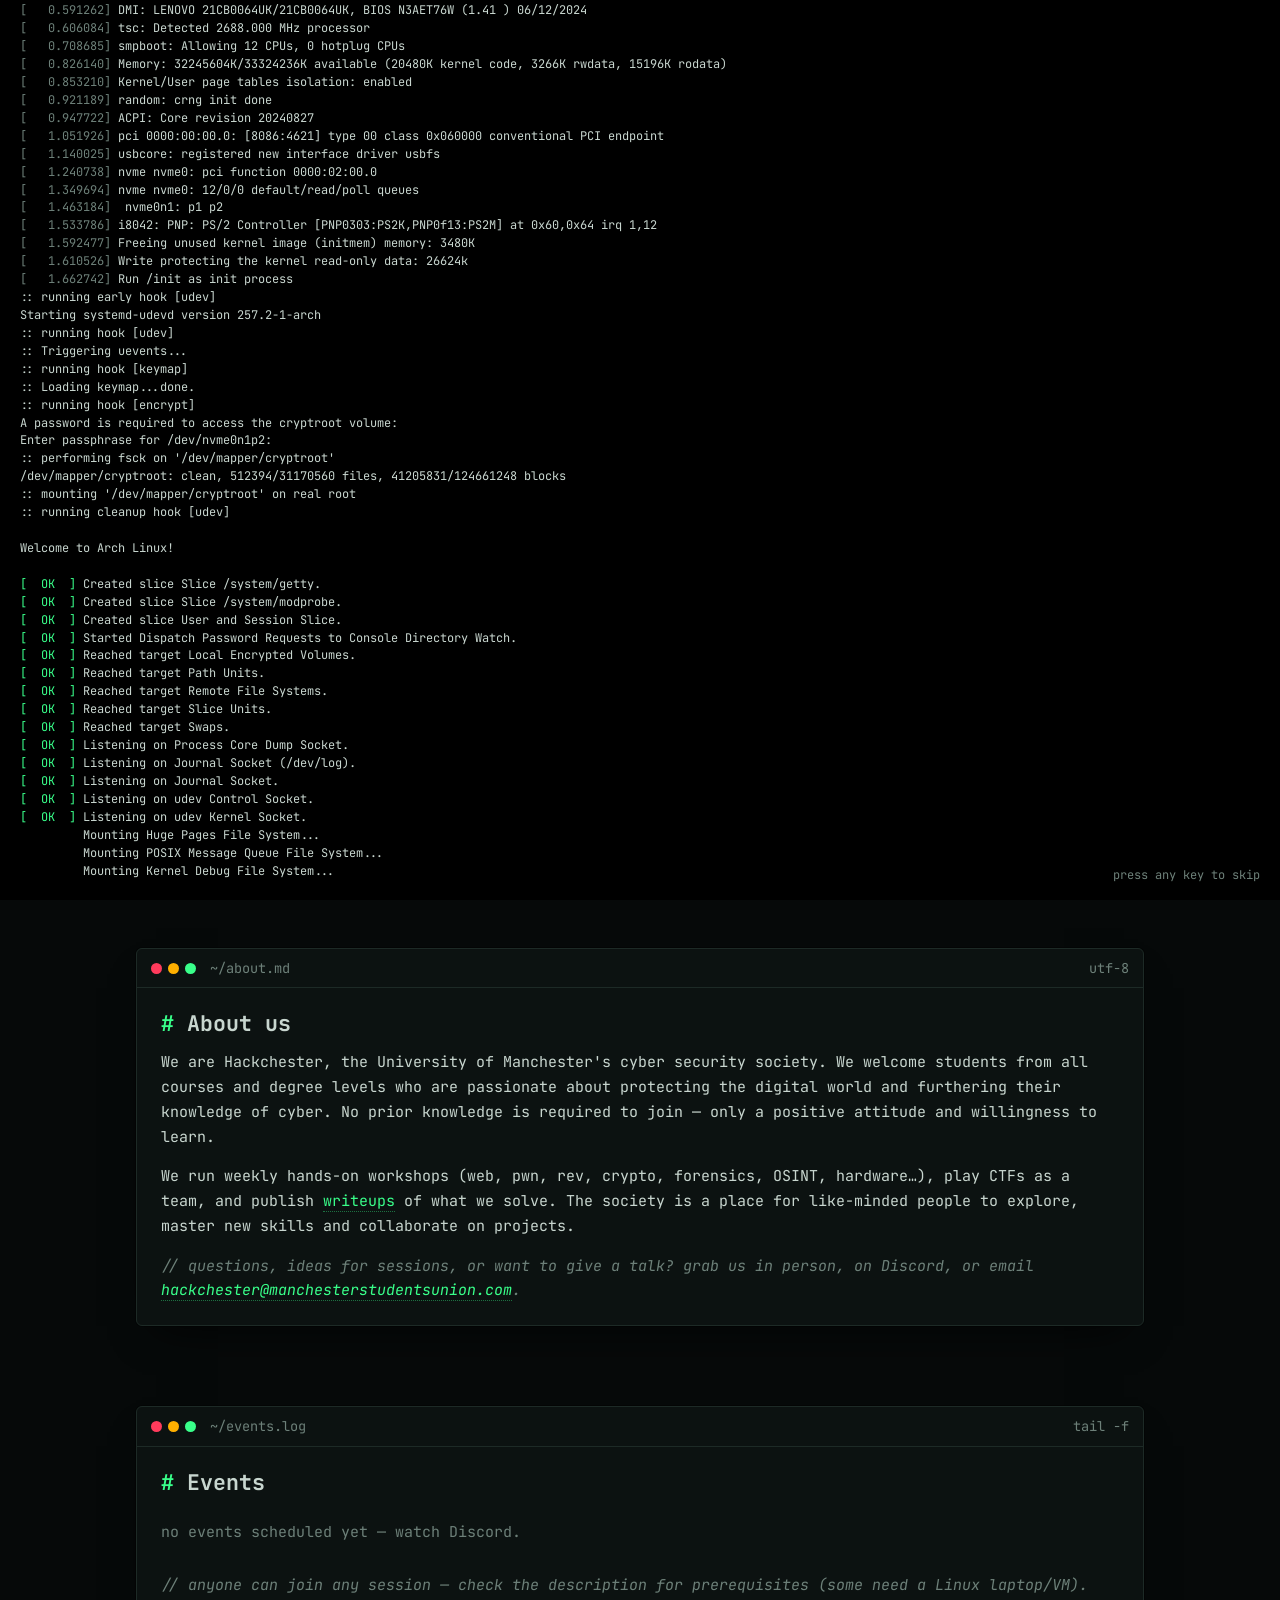
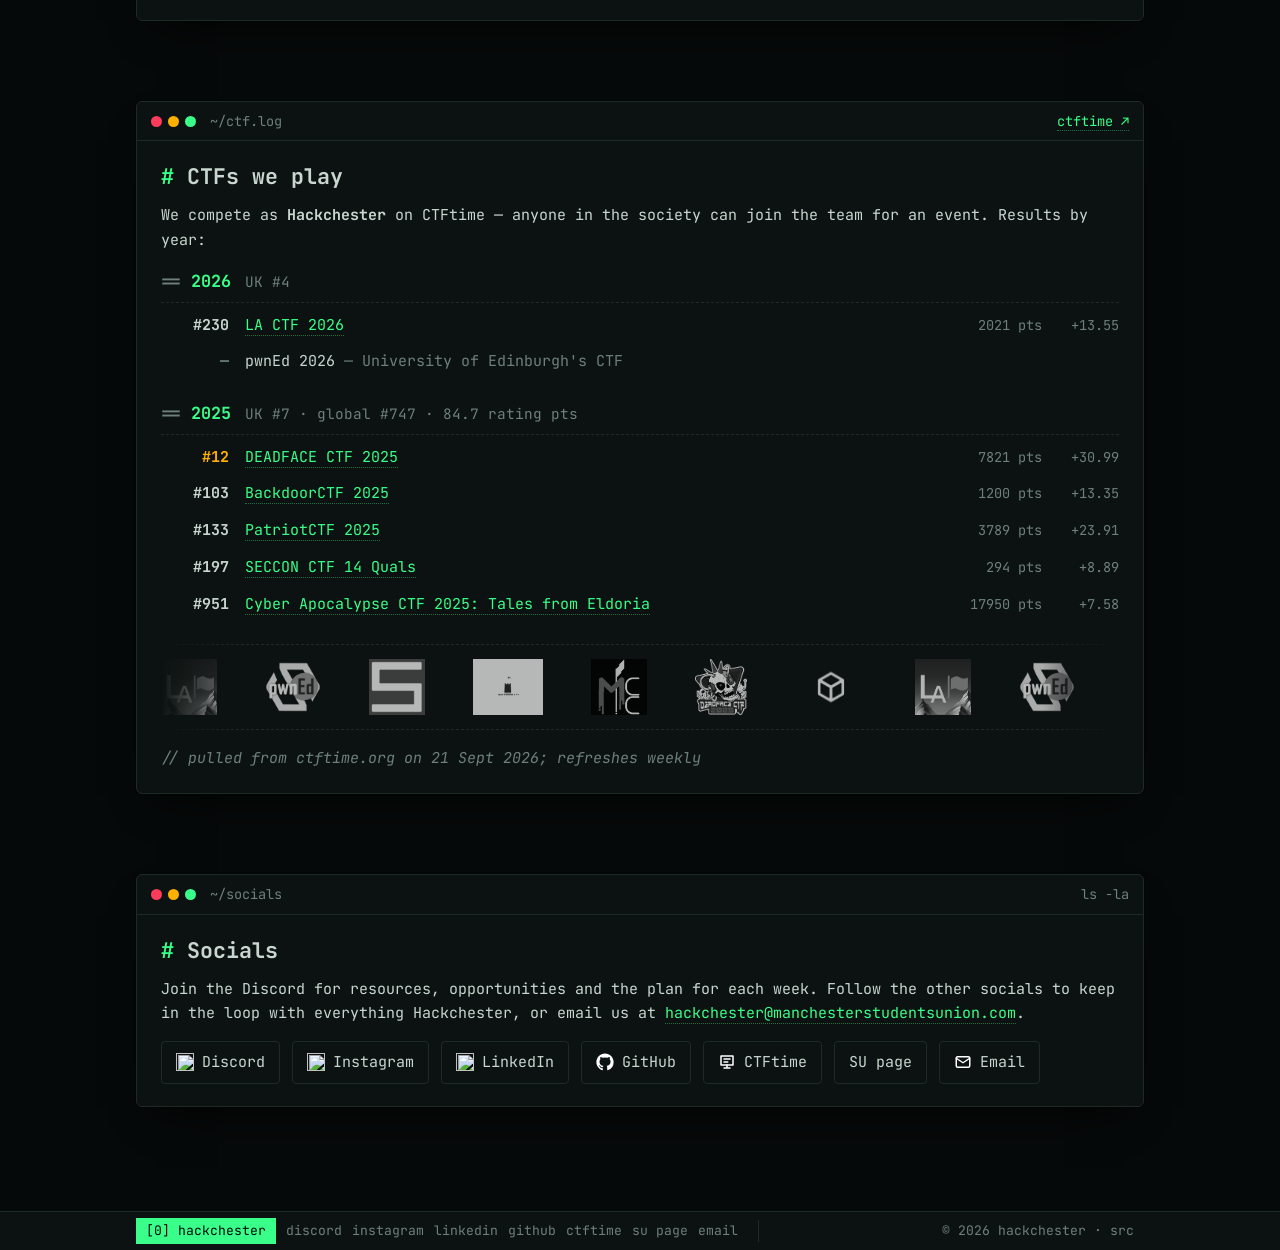
==== index.html @ c1dca244 "Create su anchor tag" ====
<!DOCTYPE html>
<html lang="en">
<head>
  <meta charset="UTF-8">
  <meta name="viewport" content="width=device-width, initial-scale=1.0">
  <title>Hackchester — Cyber Security Society, University of Manchester</title>
  <meta name="description" content="Hackchester is the University of Manchester's cyber security society. Weekly workshops, CTFs, writeups and a community of hackers of all levels.">
  <meta name="theme-color" content="#060909">
  <meta property="og:title" content="Hackchester">
  <meta property="og:description" content="Cyber Security Society @ University of Manchester. Weekly workshops, CTFs and writeups.">
  <meta property="og:image" content="https://hackchester.net/assets/img/og.png">
  <meta property="og:url" content="https://hackchester.net/">
  <meta name="twitter:card" content="summary_large_image">
  <link rel="icon" href="assets/img/favicon.svg" type="image/svg+xml">
  <link rel="stylesheet" href="assets/css/theme.css">
  <link rel="stylesheet" href="assets/css/site.css">
</head>
<body>
<a class="skip-link" href="#main">skip to content</a>

<!-- Boot splash: plays once per session, any key/click skips it (assets/js/boot.js) -->
<div class="boot" id="boot" hidden>
  <pre id="boot-text"></pre>
  <span class="boot__hint">press any key to skip</span>
</div>

<main id="main">

  <!-- ===================== HERO ===================== -->
  <section class="hero" id="home">
    <canvas class="hero__canvas" id="rain" aria-hidden="true"></canvas>
    <div class="wrap hero__inner">
      <div class="hero__login">
        <span class="ok">[  OK  ]</span> login: root · last login from 10.0.13.37<br>
        <span class="ok">[  OK  ]</span> motd:
      </div>

      <img class="hero__logo" src="assets/img/logo.png" alt="">
      <span class="hero__name">Hackchester</span>
      <h1 class="wordmark" aria-label="Hackchester"><span class="glitch" data-text="██╗  ██╗ █████╗  ██████╗██╗  ██╗ ██████╗██╗  ██╗███████╗███████╗████████╗███████╗██████╗ 
██║  ██║██╔══██╗██╔════╝██║ ██╔╝██╔════╝██║  ██║██╔════╝██╔════╝╚══██╔══╝██╔════╝██╔══██╗
███████║███████║██║     █████╔╝ ██║     ███████║█████╗  ███████╗   ██║   █████╗  ██████╔╝
██╔══██║██╔══██║██║     ██╔═██╗ ██║     ██╔══██║██╔══╝  ╚════██║   ██║   ██╔══╝  ██╔══██╗
██║  ██║██║  ██║╚██████╗██║  ██╗╚██████╗██║  ██║███████╗███████║   ██║   ███████╗██║  ██║
╚═╝  ╚═╝╚═╝  ╚═╝ ╚═════╝╚═╝  ╚═╝ ╚═════╝╚═╝  ╚═╝╚══════╝╚══════╝   ╚═╝   ╚══════╝╚═╝  ╚═╝">██╗  ██╗ █████╗  ██████╗██╗  ██╗ ██████╗██╗  ██╗███████╗███████╗████████╗███████╗██████╗ 
██║  ██║██╔══██╗██╔════╝██║ ██╔╝██╔════╝██║  ██║██╔════╝██╔════╝╚══██╔══╝██╔════╝██╔══██╗
███████║███████║██║     █████╔╝ ██║     ███████║█████╗  ███████╗   ██║   █████╗  ██████╔╝
██╔══██║██╔══██║██║     ██╔═██╗ ██║     ██╔══██║██╔══╝  ╚════██║   ██║   ██╔══╝  ██╔══██╗
██║  ██║██║  ██║╚██████╗██║  ██╗╚██████╗██║  ██║███████╗███████║   ██║   ███████╗██║  ██║
╚═╝  ╚═╝╚═╝  ╚═╝ ╚═════╝╚═╝  ╚═╝ ╚═════╝╚═╝  ╚═╝╚══════╝╚══════╝   ╚═╝   ╚══════╝╚═╝  ╚═╝</span></h1>

      <p class="hero__tagline"><span class="prompt">&gt; </span><span id="typewriter" class="cursor"></span></p>

      <div class="hero__ctas">
        <a class="btn" id="cta-discord" href="https://discord.gg/XNmAqrre3e" target="_blank" rel="noopener">./join --discord</a>
        <a class="btn btn--ghost" href="https://manchesterstudentsunion.com/activities/view/hackchester" target="_blank" rel="noopener">./join --su</a>
        <a class="btn btn--ghost" href="/writeups">cat writeups/</a>
        <a class="btn btn--ghost" href="#ctfs">cat ctf.log</a>
      </div>
    </div>
    <div class="hero__scroll">▼ scroll</div>
  </section>

  <!-- ===================== ABOUT ===================== -->
  <section class="section" id="about">
    <div class="wrap">
      <div class="term">
        <div class="term__bar"><span class="dots"><i></i><i></i><i></i></span><span class="path">~/about.md</span><span class="right">utf-8</span></div>
        <div class="term__body">
          <h2>About us</h2>
          <p>
            We are Hackchester, the University of Manchester's cyber security society. We welcome
            students from all courses and degree levels who are passionate about protecting the digital
            world and furthering their knowledge of cyber. No prior knowledge is required to join — only a
            positive attitude and willingness to learn.
          </p>
          <p>
            We run weekly hands-on workshops (web, pwn, rev, crypto, forensics, OSINT, hardware…), play
            CTFs as a team, and publish <a href="/writeups">writeups</a> of what we solve. The society is
            a place for like-minded people to explore, master new skills and collaborate on projects.
          </p>
          <p class="comment">questions, ideas for sessions, or want to give a talk? grab us in person, on Discord, or email <a id="contact-email" href="#"></a>.</p>
        </div>
      </div>
    </div>
  </section>

  <!-- ===================== EVENTS ===================== -->
  <section class="section" id="events">
    <div class="wrap">
      <div class="term">
        <div class="term__bar"><span class="dots"><i></i><i></i><i></i></span><span class="path">~/events.log</span><span class="right">tail -f</span></div>
        <div class="term__body">
          <h2>Events</h2>
          <div class="recurring" id="recurring" hidden></div>
          <ul class="log" id="events-log"><li class="muted">loading…</li></ul>
          <p class="comment" style="margin-top:16px">anyone can join any session — check the description for prerequisites (some need a Linux laptop/VM).</p>
        </div>
      </div>
    </div>
  </section>

  <!-- ===================== CTFs (data/ctftime.json — auto-fetched — plus data/ctfs.json) ===================== -->
  <section class="section" id="ctfs">
    <div class="wrap">
      <div class="term">
        <div class="term__bar"><span class="dots"><i></i><i></i><i></i></span><span class="path">~/ctf.log</span><span class="right"><a id="ctftime-link" href="https://ctftime.org/team/358850" target="_blank" rel="noopener">ctftime ↗</a></span></div>
        <div class="term__body">
          <h2>CTFs we play</h2>
          <p>We compete as <b>Hackchester</b> on CTFtime — anyone in the society can join the team for an event. Results by year:</p>
          <div id="ctf-years"></div>
          <div class="marquee" id="ctf-marquee" hidden aria-hidden="true"><div class="marquee__track" id="ctf-marquee-track"></div></div>
          <p class="comment" id="ctf-fetched" style="margin-top:16px"></p>
        </div>
      </div>
    </div>
  </section>

  <!-- ===================== SOCIALS ===================== -->
  <section class="section" id="socials">
    <div class="wrap">
      <div class="term">
        <div class="term__bar"><span class="dots"><i></i><i></i><i></i></span><span class="path">~/socials</span><span class="right">ls -la</span></div>
        <div class="term__body">
          <h2>Socials</h2>
          <p>
            Join the Discord for resources, opportunities and the plan for each week. Follow the other
            socials to keep in the loop with everything Hackchester, or email us at
            <a id="contact-email-2" href="#"></a>.
          </p>
          <div class="socials" id="socials-list"></div>
        </div>
      </div>
    </div>
  </section>

  <!-- ===================== SPONSORS STRIP (only shown when sponsors.json has entries) ===================== -->
  <section class="section" id="sponsor-strip" hidden>
    <div class="wrap">
      <div class="term">
        <div class="term__bar"><span class="dots"><i></i><i></i><i></i></span><span class="path">~/sponsors</span><span class="right"><a href="/sponsors">see all →</a></span></div>
        <div class="term__body">
          <h2>Supported by</h2>
          <div class="grid" id="sponsor-strip-grid"></div>
        </div>
      </div>
    </div>
  </section>

</main>

<script src="assets/js/site.js"></script>
<script src="assets/js/boot.js"></script>
<script src="assets/js/rain.js"></script>
<script src="assets/js/home.js"></script>
<script src="assets/js/flags.min.js"></script>
</body>
</html>
---- assets/css/theme.css ----
/* =========================================================================
   theme.css — colours, fonts, base styles and the CRT effects.
   To re-theme the whole site, edit the tokens in :root below.
   ========================================================================= */

@import url('https://fonts.googleapis.com/css2?family=JetBrains+Mono:ital,wght@0,400;0,700;1,400&display=swap');

:root {
  --bg:        #060909;
  --bg-elev:   #0c1211;
  --border:    #1d2a26;
  --fg:        #c8d6cf;
  --muted:     #6d8079;
  --accent:    #39ff8a;   /* phosphor green */
  --accent-2:  #ffb000;   /* amber */
  --danger:    #ff3b5c;

  --accent-dim: rgba(57, 255, 138, 0.12);
  --glow:       0 0 12px rgba(57, 255, 138, 0.35);

  --font: 'JetBrains Mono', ui-monospace, SFMono-Regular, Menlo, Consolas, monospace;
  --radius: 4px;
  --nav-h: 52px;
  --max-w: 1040px;
}

/* Konami code swaps the phosphor for amber */
:root[data-theme="amber"] {
  --accent: #ffb000;
  --accent-2: #39ff8a;
  --accent-dim: rgba(255, 176, 0, 0.12);
  --glow: 0 0 12px rgba(255, 176, 0, 0.35);
}

*, *::before, *::after { box-sizing: border-box; }
[hidden] { display: none !important; }

html {
  scroll-behavior: smooth;
  scroll-padding-top: calc(var(--nav-h) + 16px);
}

body {
  margin: 0;
  min-height: 100vh;
  background: var(--bg);
  color: var(--fg);
  font-family: var(--font);
  font-size: 15px;
  line-height: 1.65;
  -webkit-font-smoothing: antialiased;
  overflow-x: hidden;
}

/* ---- CRT overlay: scanlines + vignette ---------------------------------- */
body::before {
  content: "";
  position: fixed;
  inset: 0;
  pointer-events: none;
  z-index: 9000;
  background: repeating-linear-gradient(
    to bottom,
    rgba(0, 0, 0, 0) 0px,
    rgba(0, 0, 0, 0) 2px,
    rgba(0, 0, 0, 0.18) 3px
  );
  mix-blend-mode: multiply;
}
body::after {
  content: "";
  position: fixed;
  inset: 0;
  pointer-events: none;
  z-index: 9001;
  background: radial-gradient(ellipse at center, transparent 55%, rgba(0, 0, 0, 0.55) 100%);
}

/* ---- Typography --------------------------------------------------------- */
h1, h2, h3, h4 {
  font-weight: 700;
  line-height: 1.25;
  margin: 0 0 0.6em;
  color: var(--fg);
}
h2 { font-size: 1.35rem; }
h3 { font-size: 1.05rem; }

/* Headings inside terminal windows get a shell-style prefix */
.term h2::before, .term h3::before {
  content: "# ";
  color: var(--accent);
}

p { margin: 0 0 1em; }
p:last-child { margin-bottom: 0; }

a {
  color: var(--accent);
  text-decoration: none;
  border-bottom: 1px dotted rgba(57, 255, 138, 0.4);
  transition: color .15s, border-color .15s, text-shadow .15s;
}
a:hover, a:focus-visible {
  color: var(--accent-2);
  border-bottom-color: var(--accent-2);
  text-shadow: 0 0 8px rgba(255, 176, 0, 0.4);
}

code, pre, kbd {
  font-family: var(--font);
  font-size: 0.92em;
}
code {
  background: var(--accent-dim);
  padding: 0.1em 0.35em;
  border-radius: var(--radius);
}
pre {
  background: #050707;
  border: 1px solid var(--border);
  border-radius: var(--radius);
  padding: 14px 16px;
  overflow-x: auto;
  line-height: 1.5;
}
pre code { background: none; padding: 0; }

hr {
  border: 0;
  border-top: 1px dashed var(--border);
  margin: 2rem 0;
}

::selection { background: var(--accent); color: var(--bg); }

:focus-visible {
  outline: 2px solid var(--accent-2);
  outline-offset: 2px;
}

.muted   { color: var(--muted); }
.accent  { color: var(--accent); }
.amber   { color: var(--accent-2); }
.danger  { color: var(--danger); }
.comment { color: var(--muted); font-style: italic; }
.comment::before { content: "// "; }

/* ---- Blinking cursor ---------------------------------------------------- */
.cursor::after {
  content: "▋";
  color: var(--accent);
  animation: blink 1s steps(1) infinite;
}
@keyframes blink { 50% { opacity: 0; } }

/* ---- Glitch (used on the wordmark) -------------------------------------- */
.glitch { position: relative; display: inline-block; }
.glitch::before, .glitch::after {
  content: attr(data-text);
  position: absolute;
  inset: 0;
  overflow: hidden;
  opacity: 0;
  pointer-events: none;
  white-space: pre;
}
.glitch::before { color: var(--accent-2); }
.glitch::after  { color: var(--danger); }
.glitch:hover::before, .glitch.is-glitching::before {
  opacity: .8;
  animation: glitch-a 0.6s steps(2, end) infinite;
}
.glitch:hover::after, .glitch.is-glitching::after {
  opacity: .8;
  animation: glitch-b 0.7s steps(2, end) infinite;
}
@keyframes glitch-a {
  0%   { clip-path: inset(10% 0 80% 0); transform: translate(-3px, 0); }
  25%  { clip-path: inset(60% 0 20% 0); transform: translate(3px, 0); }
  50%  { clip-path: inset(30% 0 50% 0); transform: translate(-2px, 0); }
  75%  { clip-path: inset(80% 0 5% 0);  transform: translate(2px, 0); }
  100% { clip-path: inset(45% 0 40% 0); transform: translate(-3px, 0); }
}
@keyframes glitch-b {
  0%   { clip-path: inset(70% 0 10% 0); transform: translate(3px, 0); }
  25%  { clip-path: inset(15% 0 70% 0); transform: translate(-3px, 0); }
  50%  { clip-path: inset(50% 0 30% 0); transform: translate(2px, 0); }
  75%  { clip-path: inset(5% 0 85% 0);  transform: translate(-2px, 0); }
  100% { clip-path: inset(35% 0 45% 0); transform: translate(3px, 0); }
}

/* ---- Reduced motion: switch everything off ------------------------------ */
@media (prefers-reduced-motion: reduce) {
  html { scroll-behavior: auto; }
  *, *::before, *::after {
    animation-duration: 0.001ms !important;
    animation-iteration-count: 1 !important;
    transition-duration: 0.001ms !important;
  }
  body::before { display: none; }
  .cursor::after { animation: none; }
}
---- assets/css/site.css ----
/* =========================================================================
   site.css — layout and components.
   Sections: layout, nav, hero, terminal windows, events log, socials,
   cards/chips/badges, sponsors, writeups reader, footer, boot splash and

   ========================================================================= */

/* ---- Layout ------------------------------------------------------------- */
.wrap {
  width: 100%;
  max-width: var(--max-w);
  margin: 0 auto;
  padding: 0 16px;
}

body { display: flex; flex-direction: column; }
main { flex: 1; padding-top: var(--nav-h); }

.section { padding: 48px 0; }
.section + .section { padding-top: 0; }

.skip-link {
  position: absolute;
  left: -999px;
  top: 8px;
  z-index: 10000;
  background: var(--accent);
  color: var(--bg);
  padding: 6px 12px;
  border: 0;
}
.skip-link:focus { left: 8px; }

.grid {
  display: grid;
  gap: 16px;
  grid-template-columns: repeat(auto-fill, minmax(260px, 1fr));
}

/* ---- Nav: a shell prompt ------------------------------------------------ */
.nav {
  position: fixed;
  top: 0; left: 0; right: 0;
  height: var(--nav-h);
  z-index: 100;
  background: rgba(6, 9, 9, 0.85);
  backdrop-filter: blur(8px);
  border-bottom: 1px solid var(--border);
}
.nav .wrap {
  height: 100%;
  display: flex;
  align-items: center;
  gap: 16px;
}
.nav__prompt {
  display: flex;
  align-items: center;
  gap: 8px;
  white-space: nowrap;
  border: 0;
  color: var(--fg);
}
.nav__prompt:hover { text-shadow: none; color: var(--fg); }
.nav__prompt img {
  width: 22px;
  height: 22px;
  filter: drop-shadow(0 0 4px rgba(57, 255, 138, 0.5));
}
.nav__prompt .u { color: var(--accent); }
.nav__prompt .h { color: var(--accent-2); }
.nav__prompt .d { color: var(--muted); }

.nav__links {
  display: flex;
  gap: 4px;
  margin-left: auto;
}
.nav__links a {
  border: 0;
  padding: 4px 8px;
  color: var(--fg);
  border-radius: var(--radius);
}
.nav__links a::before { content: "["; color: var(--muted); }
.nav__links a::after  { content: "]"; color: var(--muted); }
.nav__links a:hover { background: var(--accent-dim); color: var(--accent); text-shadow: none; }
.nav__links a[aria-current="page"] { color: var(--accent); }
.nav__links a[aria-current="page"]::before,
.nav__links a[aria-current="page"]::after { color: var(--accent); }

.nav__toggle {
  display: none;
  margin-left: auto;
  background: none;
  border: 1px solid var(--border);
  color: var(--accent);
  font: inherit;
  padding: 4px 10px;
  border-radius: var(--radius);
  cursor: pointer;
}

/* ---- Hero --------------------------------------------------------------- */
.hero {
  position: relative;
  min-height: calc(100vh - var(--nav-h));
  display: flex;
  align-items: center;
  overflow: hidden;
}
.hero__canvas {
  position: absolute;
  inset: 0;
  width: 100%;
  height: 100%;
  opacity: 0.55;
  pointer-events: none;
  mask-image: linear-gradient(to bottom, black 60%, transparent 100%);
  -webkit-mask-image: linear-gradient(to bottom, black 60%, transparent 100%);
}
.hero__inner {
  position: relative;
  padding: 64px 16px;
}
.hero__login {
  color: var(--muted);
  margin-bottom: 20px;
}
.hero__login .ok { color: var(--accent); }

.wordmark {
  margin: 0 0 16px;
  font-size: clamp(5px, 1.55vw, 15px);
  line-height: 1.05;
  color: var(--accent);
  text-shadow: var(--glow);
  white-space: pre;
  overflow: visible;
  user-select: none;
}
.wordmark .glitch { display: block; }

.hero__logo {
  width: 64px;
  height: 64px;
  margin-bottom: 12px;
  filter: drop-shadow(0 0 10px rgba(57, 255, 138, 0.55));
}

.hero__tagline {
  font-size: clamp(1rem, 2.2vw, 1.35rem);
  margin: 0 0 28px;
  min-height: 1.6em;
}
.hero__tagline .prompt { color: var(--accent); }

.hero__ctas {
  display: flex;
  flex-wrap: wrap;
  gap: 12px;
}

.btn {
  display: inline-block;
  padding: 10px 18px;
  border: 1px solid var(--accent);
  border-radius: var(--radius);
  color: var(--accent);
  background: transparent;
  font: inherit;
  cursor: pointer;
  transition: all .15s;
}
.btn::before { content: "$ "; color: var(--muted); }
.btn:hover, .btn:focus-visible {
  background: var(--accent);
  color: var(--bg);
  box-shadow: var(--glow);
  text-shadow: none;
}
.btn:hover::before { color: var(--bg); }
.btn--ghost { border-color: var(--border); color: var(--fg); }
.btn--ghost:hover { background: var(--bg-elev); color: var(--accent); box-shadow: none; }
.btn--ghost:hover::before { color: var(--muted); }

.hero__scroll {
  position: absolute;
  bottom: 24px;
  left: 50%;
  transform: translateX(-50%);
  color: var(--muted);
  font-size: 0.85rem;
  animation: bob 2s ease-in-out infinite;
}
@keyframes bob { 50% { transform: translate(-50%, 6px); } }

/* ---- Terminal window ---------------------------------------------------- */
.term {
  background: var(--bg-elev);
  border: 1px solid var(--border);
  border-radius: 6px;
  box-shadow: 0 0 0 1px rgba(0, 0, 0, 0.4), 0 20px 40px -20px rgba(0, 0, 0, 0.8);
  margin-bottom: 32px;
}
.term__bar {
  display: flex;
  align-items: center;
  gap: 8px;
  padding: 8px 14px;
  border-bottom: 1px solid var(--border);
  color: var(--muted);
  font-size: 0.85rem;
}
.term__bar .dots { display: flex; gap: 6px; }
.term__bar .dots i {
  width: 11px; height: 11px;
  border-radius: 50%;
  background: var(--border);
}
.term__bar .dots i:nth-child(1) { background: var(--danger); }
.term__bar .dots i:nth-child(2) { background: var(--accent-2); }
.term__bar .dots i:nth-child(3) { background: var(--accent); }
.term__bar .path { margin-left: 6px; }
.term__bar .right { margin-left: auto; white-space: nowrap; }
.term__body { padding: 22px 24px; }

/* ---- Events log --------------------------------------------------------- */
.log { list-style: none; margin: 0; padding: 0; }
.log li {
  display: grid;
  grid-template-columns: auto 1fr;
  gap: 4px 16px;
  padding: 12px 0;
  border-bottom: 1px dashed var(--border);
}
.log li:last-child { border-bottom: 0; }
.log .ts { color: var(--muted); white-space: nowrap; }
.log .ts::before { content: "["; }
.log .ts::after  { content: "]"; }
.log .title { font-weight: 700; }
.log .meta { grid-column: 2; color: var(--muted); font-size: 0.9rem; }
.log li.next .ts { color: var(--accent); }
.log li.next .title::after {
  content: " ← next";
  color: var(--accent-2);
  font-weight: 400;
  font-size: 0.85rem;
}
.log li.past { opacity: 0.55; }

.recurring {
  padding: 12px 14px;
  border-left: 3px solid var(--accent);
  background: var(--accent-dim);
  margin-bottom: 20px;
}

/* ---- CTF results -------------------------------------------------------- */
.ctf-year { margin-bottom: 20px; }
.ctf-year:last-child { margin-bottom: 0; }
.ctf-year__head {
  display: flex;
  align-items: baseline;
  gap: 14px;
  padding-bottom: 6px;
  margin-bottom: 4px;
  border-bottom: 1px dashed var(--border);
  font-size: 0.9rem;
}
.ctf-year__head b { color: var(--accent); font-size: 1.05rem; }
.ctf-year__head b::before { content: "== "; color: var(--muted); }
.ctf-list { list-style: none; margin: 0; padding: 0; }
.ctf-list li {
  display: grid;
  grid-template-columns: 4.5em 1fr auto auto;
  gap: 4px 16px;
  padding: 6px 0;
  align-items: baseline;
}
.ctf-list .place { font-weight: 700; text-align: right; }
.ctf-list .pts, .ctf-list .rating { color: var(--muted); font-size: 0.85rem; white-space: nowrap; }
.ctf-list .rating { min-width: 4.5em; text-align: right; }

/* ---- Logo marquee ------------------------------------------------------- */
.marquee {
  margin-top: 22px;
  padding: 14px 0;
  border-top: 1px dashed var(--border);
  border-bottom: 1px dashed var(--border);
  overflow: hidden;
  mask-image: linear-gradient(to right, transparent, black 8%, black 92%, transparent);
  -webkit-mask-image: linear-gradient(to right, transparent, black 8%, black 92%, transparent);
}
.marquee__track {
  display: flex;
  align-items: center;
  gap: 48px;
  width: max-content;
  animation: marquee 30s linear infinite;
}
.marquee:hover .marquee__track { animation-play-state: paused; }
@keyframes marquee { to { transform: translateX(-50%); } }
.marquee__item {
  display: inline-flex;
  align-items: center;
  height: 56px;
  border: 0;
  opacity: 0.7;
  transition: opacity .2s, filter .2s;
  filter: grayscale(1) brightness(1.3);
}
.marquee__item:hover { opacity: 1; filter: none; text-shadow: none; }
.marquee__item img { height: 56px; width: auto; max-width: 160px; object-fit: contain; }
.marquee__text {
  font-weight: 700;
  font-size: 1.05rem;
  color: var(--fg);
  white-space: nowrap;
  letter-spacing: .02em;
}
@media (prefers-reduced-motion: reduce) {
  .marquee { mask-image: none; -webkit-mask-image: none; }
  .marquee__track { animation: none; flex-wrap: wrap; width: auto; gap: 24px; }
}

/* ---- Socials ------------------------------------------------------------ */
.socials {
  display: flex;
  flex-wrap: wrap;
  gap: 12px;
  margin-top: 8px;
}
.socials a {
  display: inline-flex;
  align-items: center;
  gap: 8px;
  padding: 8px 14px;
  border: 1px solid var(--border);
  border-radius: var(--radius);
  color: var(--fg);
}
.socials a:hover { border-color: var(--accent); color: var(--accent); text-shadow: none; }
.socials img { width: 18px; height: 18px; }

/* ---- Cards / chips / badges -------------------------------------------- */
.card {
  display: block;
  background: var(--bg-elev);
  border: 1px solid var(--border);
  border-radius: 6px;
  padding: 16px 18px;
  color: var(--fg);
  transition: border-color .15s, transform .15s, box-shadow .15s;
}
.card:hover, .card:focus-visible {
  border-color: var(--accent);
  transform: translateY(-2px);
  box-shadow: var(--glow);
  color: var(--fg);
  text-shadow: none;
}
.card__top {
  display: flex;
  gap: 8px;
  align-items: center;
  flex-wrap: wrap;
  margin-bottom: 8px;
  font-size: 0.8rem;
  color: var(--muted);
}
.card h3 { margin-bottom: 6px; }
.card__excerpt { color: var(--muted); font-size: 0.9rem; margin-bottom: 10px; }
.card__tags { display: flex; flex-wrap: wrap; gap: 6px; }

.tag {
  font-size: 0.78rem;
  color: var(--accent-2);
}
.tag::before { content: "#"; opacity: .6; }

.badge {
  font-size: 0.75rem;
  padding: 1px 7px;
  border-radius: 3px;
  border: 1px solid currentColor;
  text-transform: uppercase;
  letter-spacing: .04em;
}
.badge--web       { color: #4fc3f7; }
.badge--pwn       { color: var(--danger); }
.badge--rev       { color: #c792ea; }
.badge--crypto    { color: var(--accent-2); }
.badge--forensics { color: #80cbc4; }
.badge--osint     { color: #f78c6c; }
.badge--hardware  { color: #ffcb6b; }
.badge--blockchain{ color: #82aaff; }
.badge--mobile    { color: #89ddff; }
.badge--cloud     { color: #b2ccd6; }
.badge--ai        { color: #ff79c6; }
.badge--stego     { color: #a3be8c; }
.badge--misc      { color: var(--muted); }
.badge--partial   { color: var(--accent-2); }
.badge--usedai    { color: #c792ea; }

.chips { display: flex; flex-wrap: wrap; gap: 8px; }
.chip {
  font: inherit;
  font-size: 0.85rem;
  background: none;
  border: 1px solid var(--border);
  border-radius: 999px;
  color: var(--fg);
  padding: 3px 12px;
  cursor: pointer;
}
.chip:hover { border-color: var(--accent); }
.chip[aria-pressed="true"] {
  background: var(--accent);
  border-color: var(--accent);
  color: var(--bg);
}

.input {
  width: 100%;
  font: inherit;
  background: #050707;
  border: 1px solid var(--border);
  border-radius: var(--radius);
  color: var(--fg);
  padding: 8px 12px;
}
.input:focus { outline: none; border-color: var(--accent); box-shadow: var(--glow); }
.input::placeholder { color: var(--muted); }

.empty {
  text-align: center;
  color: var(--muted);
  padding: 32px 0;
}
.empty .danger { display: block; margin-bottom: 6px; }

/* ---- Sponsors ----------------------------------------------------------- */
.tier { margin-bottom: 36px; }
.tier__name {
  display: flex;
  align-items: center;
  gap: 12px;
  color: var(--muted);
  font-size: 0.9rem;
  text-transform: uppercase;
  letter-spacing: .1em;
  margin-bottom: 14px;
}
.tier__name::after { content: ""; flex: 1; border-top: 1px dashed var(--border); }
.tier--platinum .tier__name { color: var(--accent); }
.tier--gold     .tier__name { color: var(--accent-2); }

.sponsor {
  display: flex;
  flex-direction: column;
  align-items: center;
  text-align: center;
  gap: 10px;
  min-height: 160px;
  justify-content: center;
}
.sponsor img {
  max-width: 180px;
  max-height: 64px;
  filter: grayscale(1) brightness(1.4);
  transition: filter .2s;
}
.sponsor:hover img { filter: none; }
.sponsor .name { font-weight: 700; }
.sponsor .blurb { color: var(--muted); font-size: 0.85rem; }
.sponsor--placeholder {
  border-style: dashed;
  color: var(--muted);
}
.sponsor--placeholder:hover { transform: none; box-shadow: none; }

.past-sponsors { display: flex; flex-wrap: wrap; gap: 8px 20px; color: var(--muted); }

/* ---- Writeups reader ---------------------------------------------------- */
.reader-meta {
  display: flex;
  flex-wrap: wrap;
  gap: 8px 16px;
  color: var(--muted);
  font-size: 0.9rem;
  margin-bottom: 20px;
  padding-bottom: 16px;
  border-bottom: 1px dashed var(--border);
}
.reader-meta .k { color: var(--muted); }
.reader-meta .v { color: var(--fg); }

.md img { max-width: 100%; height: auto; border: 1px solid var(--border); border-radius: var(--radius); }
.md h1 { font-size: 1.6rem; margin-top: 0; }
.md h2 { margin-top: 2em; }
.md h3 { margin-top: 1.6em; }
.md h1::before { content: "# "; color: var(--accent); }
.md h2::before { content: "## "; color: var(--accent); }
.md h3::before { content: "### "; color: var(--accent); }
.md blockquote {
  margin: 1em 0;
  padding: 4px 16px;
  border-left: 3px solid var(--accent-2);
  color: var(--muted);
}
.md table { border-collapse: collapse; width: 100%; margin: 1em 0; display: block; overflow-x: auto; }
.md th, .md td { border: 1px solid var(--border); padding: 6px 10px; text-align: left; }
.md th { background: var(--accent-dim); }
.md pre { position: relative; }
.md ul, .md ol { padding-left: 1.4em; }

/* highlight.js colours mapped to our palette */
.hljs { background: transparent; color: var(--fg); }
.hljs-comment, .hljs-quote { color: var(--muted); font-style: italic; }
.hljs-keyword, .hljs-selector-tag, .hljs-built_in, .hljs-name, .hljs-tag { color: #c792ea; }
.hljs-string, .hljs-attr, .hljs-symbol, .hljs-bullet, .hljs-addition { color: var(--accent); }
.hljs-number, .hljs-literal, .hljs-variable, .hljs-template-variable { color: var(--accent-2); }
.hljs-title, .hljs-section, .hljs-function { color: #4fc3f7; }
.hljs-type, .hljs-class { color: #80cbc4; }
.hljs-deletion, .hljs-regexp { color: var(--danger); }
.hljs-meta { color: var(--muted); }
.hljs-emphasis { font-style: italic; }
.hljs-strong { font-weight: bold; }

.toolbar {
  display: flex;
  flex-wrap: wrap;
  gap: 12px;
  align-items: center;
  margin-bottom: 20px;
}
.toolbar .input { max-width: 320px; }

/* ---- Footer: tmux status bar ------------------------------------------- */
.footer {
  margin-top: 24px;
  background: var(--bg-elev);
  border-top: 1px solid var(--border);
  font-size: 0.82rem;
  color: var(--muted);
}
.footer .wrap {
  display: flex;
  flex-wrap: wrap;
  gap: 4px 0;
  align-items: center;
  min-height: 36px;
  padding-top: 6px;
  padding-bottom: 6px;
}
.footer .seg { padding: 0 10px; border-right: 1px solid var(--border); white-space: nowrap; }
.footer .seg:first-child { padding-left: 0; background: var(--accent); color: var(--bg); padding: 2px 10px; border: 0; }
.footer .seg:last-child { border-right: 0; }
@media (min-width: 1100px) { .footer .seg:last-child { margin-left: auto; } }
.footer a { color: var(--muted); border: 0; }
.footer a:hover { color: var(--accent); }
.footer .seg--links a { margin-right: 10px; }

/* ---- Boot splash -------------------------------------------------------- */
.boot {
  position: fixed;
  inset: 0;
  z-index: 20000;
  background: #000;
  color: var(--fg);
  padding: 20px;
  font-size: 13px;
  line-height: 1.45;
  overflow: hidden;
  cursor: pointer;
  transition: opacity .5s;
}
.boot.is-done { opacity: 0; pointer-events: none; }
.boot pre { margin: 0; background: none; border: 0; padding: 0; white-space: pre-wrap; }
.boot .ok     { color: var(--accent); }
.boot .failed { color: var(--danger); }
.boot .k      { color: var(--muted); }
.boot__hint {
  position: fixed;
  bottom: 16px;
  right: 20px;
  color: var(--muted);
  font-size: 12px;
}

/* ---- 404 ---------------------------------------------------------------- */
.errpage { text-align: center; padding: 80px 0; }
.errpage .code {
  font-size: clamp(3rem, 12vw, 7rem);
  color: var(--danger);
  line-height: 1;
  margin-bottom: 8px;
}

/* ---- Responsive --------------------------------------------------------- */
@media (max-width: 720px) {
  body { font-size: 14px; }
  .nav__prompt .d { display: none; }
  .nav__toggle { display: inline-block; }
  .nav__links {
    display: none;
    position: absolute;
    top: var(--nav-h);
    left: 0; right: 0;
    flex-direction: column;
    background: var(--bg-elev);
    border-bottom: 1px solid var(--border);
    padding: 8px 16px 12px;
  }
  .nav__links.is-open { display: flex; }
  .hero { min-height: 70vh; }
  .hero__inner { padding: 40px 16px; }
  .term__body { padding: 16px; }
  .log li { grid-template-columns: 1fr; }
  .ctf-list li { grid-template-columns: 3.5em 1fr; }
  .ctf-list .pts { grid-column: 2; }
  .ctf-list .rating { display: none; }
  .log .meta { grid-column: 1; }
}

@media (max-width: 420px) {
  .wordmark { display: none; }
  .hero__logo { width: 80px; height: 80px; }
  .hero__name { display: block; font-size: 2rem; color: var(--accent); text-shadow: var(--glow); margin-bottom: 8px; }
}
@media (min-width: 421px) { .hero__name { display: none; } }
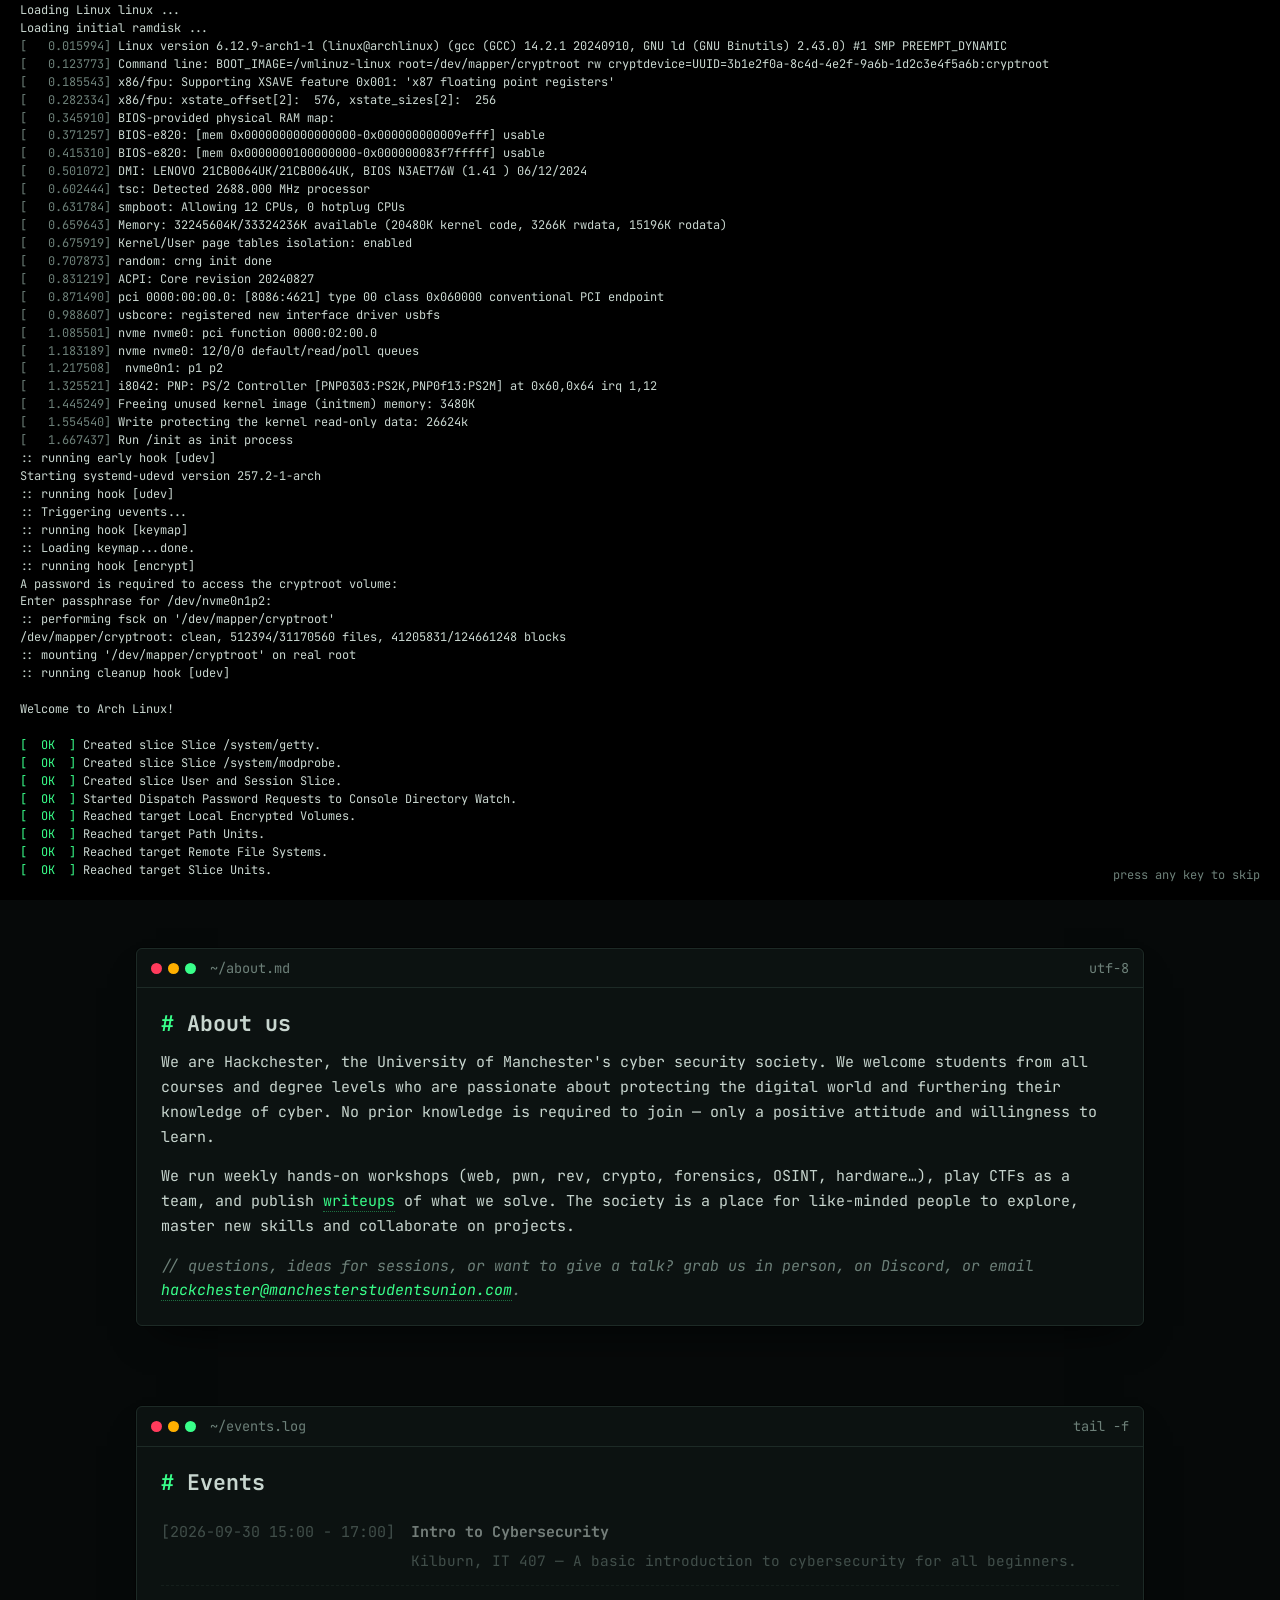
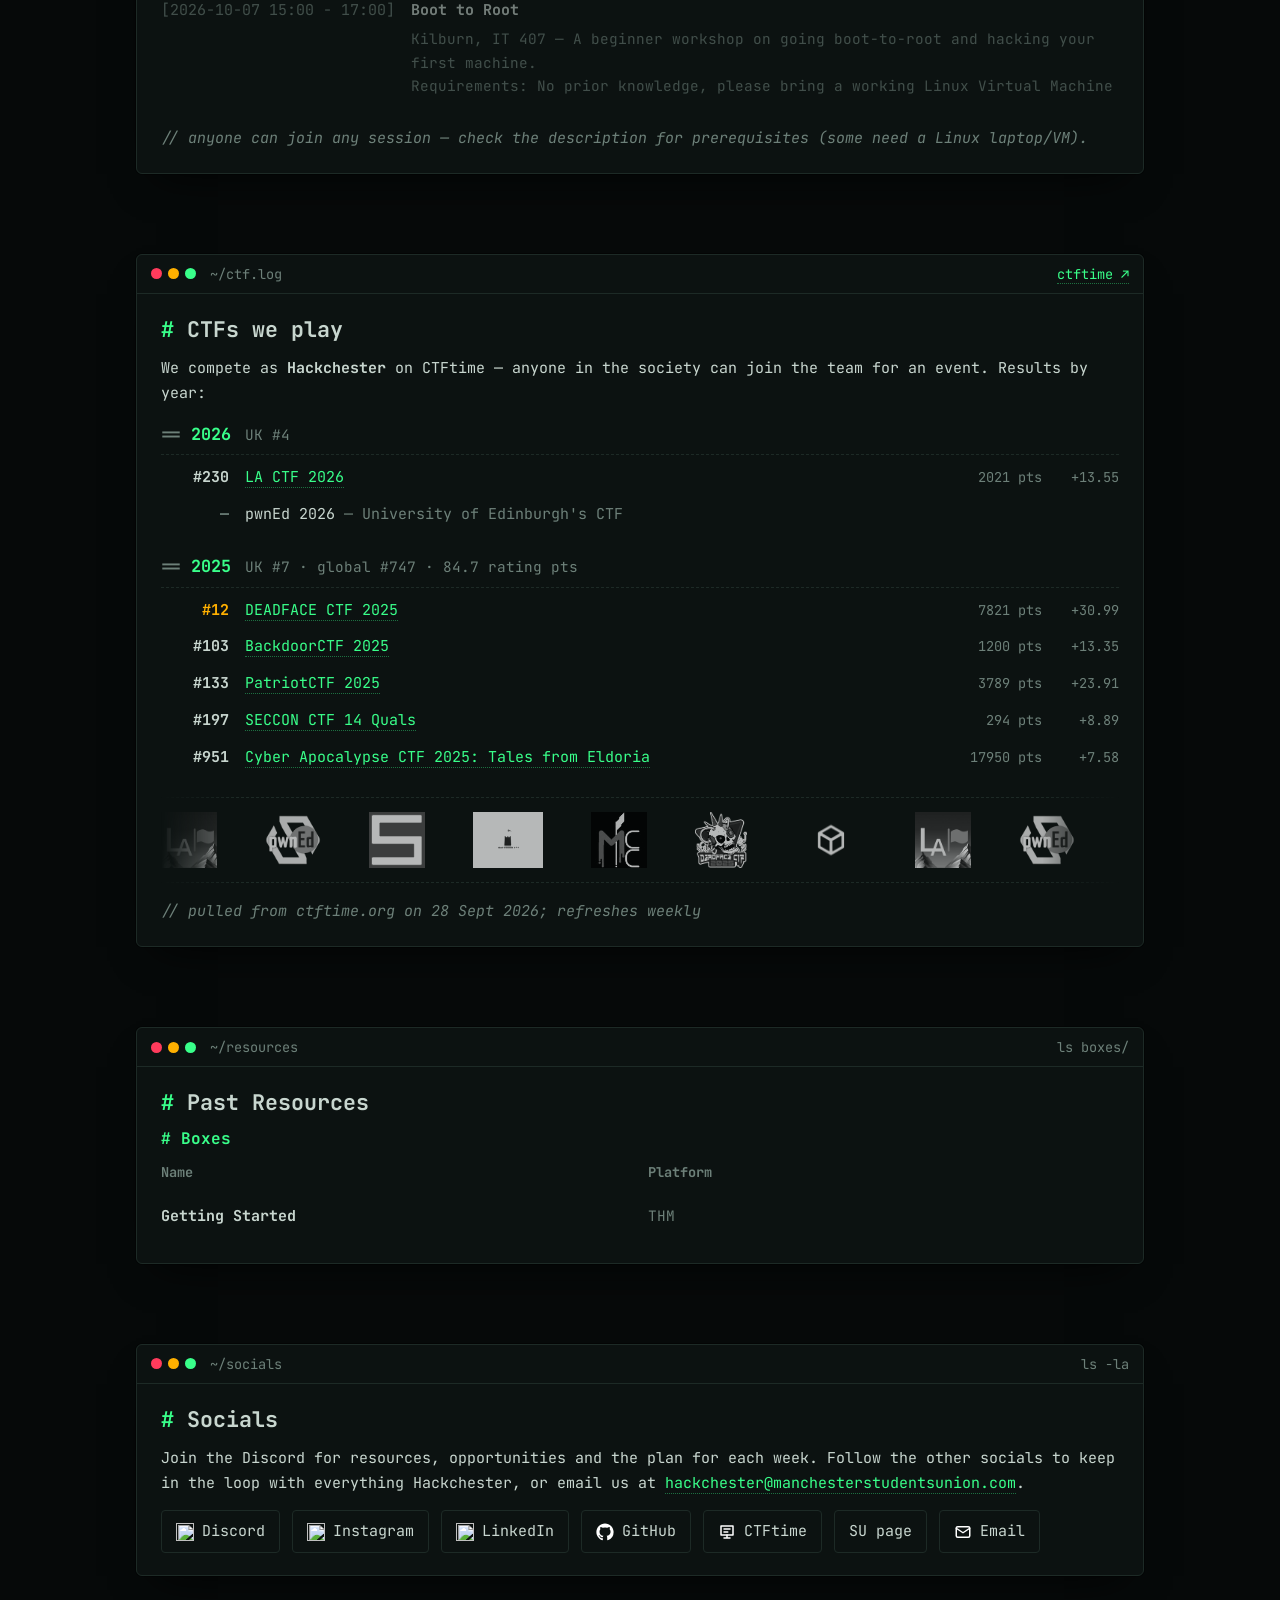
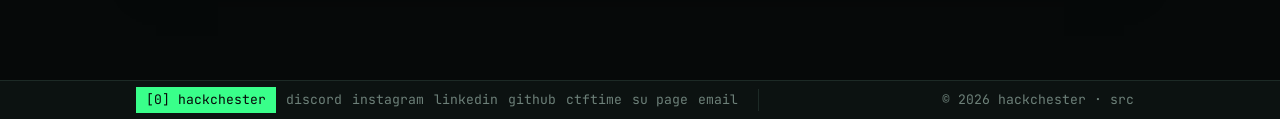
==== commit 1eda44cc: "added a new resources tab for past complete boxes" ====
--- a/index.html
+++ b/index.html
@@ -116,6 +116,21 @@
     </div>
   </section>
 
+  <!-- ===================== PAST RESOURCES ===================== -->
+  <section class="section" id="resources">
+    <div class="wrap">
+      <div class="term">
+        <div class="term__bar"><span class="dots"><i></i><i></i><i></i></span><span class="path">~/resources</span><span class="right">ls boxes/</span></div>
+        <div class="term__body">
+          <h2>Past Resources</h2>
+          <h3 class="resource-subheading">Boxes</h3>
+          <div class="resource-columns" aria-hidden="true"><span>Name</span><span>Platform</span></div>
+          <ul class="log" id="boxes-list"><li class="muted">loading…</li></ul>
+        </div>
+      </div>
+    </div>
+  </section>
+
   <!-- ===================== SOCIALS ===================== -->
   <section class="section" id="socials">
     <div class="wrap">
--- a/assets/css/site.css
+++ b/assets/css/site.css
@@ -14,7 +14,7 @@
 }
 
 body { display: flex; flex-direction: column; }
-main { flex: 1; padding-top: var(--nav-h); }
+main { flex: 1; width: 100%; padding-top: var(--nav-h); }
 
 .section { padding: 48px 0; }
 .section + .section { padding-top: 0; }
@@ -191,9 +191,9 @@
   transform: translateX(-50%);
   color: var(--muted);
   font-size: 0.85rem;
-  animation: bob 2s ease-in-out infinite;
-}
-@keyframes bob { 50% { transform: translate(-50%, 6px); } }
+  /* animation: bob 2s ease-in-out infinite; */
+}
+/* @keyframes bob { 50% { transform: translate(-50%, 6px); } } */
 
 /* ---- Terminal window ---------------------------------------------------- */
 .term {
@@ -256,6 +256,24 @@
   margin-bottom: 20px;
 }
 
+.resource-subheading {
+  color: var(--accent);
+  font-size: 1rem;
+  margin: 0 0 8px;
+}
+.resource-subheading::before { content: "## "; color: var(--muted); }
+.resource-columns {
+  display: grid;
+  grid-template-columns: minmax(0, 1fr) minmax(0, 1fr);
+  gap: 16px;
+  padding: 4px 0 8px;
+  color: var(--muted);
+  font-size: 0.85rem;
+  font-weight: 700;
+}
+#boxes-list li { grid-template-columns: minmax(0, 1fr) minmax(0, 1fr); }
+#boxes-list .meta { grid-column: 2; color: var(--muted); font-size: 0.9rem; }
+
 /* ---- CTF results -------------------------------------------------------- */
 .ctf-year { margin-bottom: 20px; }
 .ctf-year:last-child { margin-bottom: 0; }
@@ -345,7 +363,9 @@
 
 /* ---- Cards / chips / badges -------------------------------------------- */
 .card {
-  display: block;
+  display: flex;
+  flex-direction: column;
+  height: 100%;                 /* fill the grid row so tags/author align to the bottom */
   background: var(--bg-elev);
   border: 1px solid var(--border);
   border-radius: 6px;
@@ -370,8 +390,19 @@
   color: var(--muted);
 }
 .card h3 { margin-bottom: 6px; }
-.card__excerpt { color: var(--muted); font-size: 0.9rem; margin-bottom: 10px; }
-.card__tags { display: flex; flex-wrap: wrap; gap: 6px; }
+.card__excerpt {
+  color: var(--muted);
+  font-size: 0.9rem;
+  margin-bottom: 10px;
+  display: -webkit-box;         /* clamp the notes so long ones don't overrun the card */
+  -webkit-box-orient: vertical;
+  -webkit-line-clamp: 3;
+  line-clamp: 3;
+  overflow: hidden;
+}
+/* margin-top:auto pushes the tags (and the author line after them) to the bottom
+   of the card, whatever the notes length — even when the tags row is empty */
+.card__tags { display: flex; flex-wrap: wrap; gap: 6px; margin-top: auto; }
 
 .tag {
   font-size: 0.78rem;
@@ -495,6 +526,12 @@
 }
 .reader-meta .k { color: var(--muted); }
 .reader-meta .v { color: var(--fg); }
+.reader-meta, .reader-meta .v { overflow-wrap: anywhere; min-width: 0; }
+
+/* long unbroken tokens (inline code, URLs, base64 blobs) must wrap, not overflow
+   the terminal window — block code in <pre> keeps scrolling via overflow-x above */
+.md { overflow-wrap: break-word; }
+.md :not(pre) > code, .md a { overflow-wrap: anywhere; }
 
 .md img { max-width: 100%; height: auto; border: 1px solid var(--border); border-radius: var(--radius); }
 .md h1 { font-size: 1.6rem; margin-top: 0; }
@@ -601,8 +638,11 @@
 /* ---- Responsive --------------------------------------------------------- */
 @media (max-width: 720px) {
   body { font-size: 14px; }
+  .nav .wrap { gap: 8px; padding-left: 12px; padding-right: 12px; }
+  .nav__prompt { min-width: 0; overflow: hidden; }
+  .nav__prompt > span { overflow: hidden; text-overflow: ellipsis; }
   .nav__prompt .d { display: none; }
-  .nav__toggle { display: inline-block; }
+  .nav__toggle { display: inline-block; margin-left: auto; flex: 0 0 auto; }
   .nav__links {
     display: none;
     position: absolute;
@@ -614,6 +654,8 @@
     padding: 8px 16px 12px;
   }
   .nav__links.is-open { display: flex; }
+  .footer .seg { white-space: normal; overflow-wrap: anywhere; }
+  .footer .seg--links { flex-basis: 100%; }
   .hero { min-height: 70vh; }
   .hero__inner { padding: 40px 16px; }
   .term__body { padding: 16px; }
@@ -622,6 +664,7 @@
   .ctf-list .pts { grid-column: 2; }
   .ctf-list .rating { display: none; }
   .log .meta { grid-column: 1; }
+  .resource-columns, #boxes-list li { grid-template-columns: minmax(0, 1fr) minmax(0, 1fr); }
 }
 
 @media (max-width: 420px) {
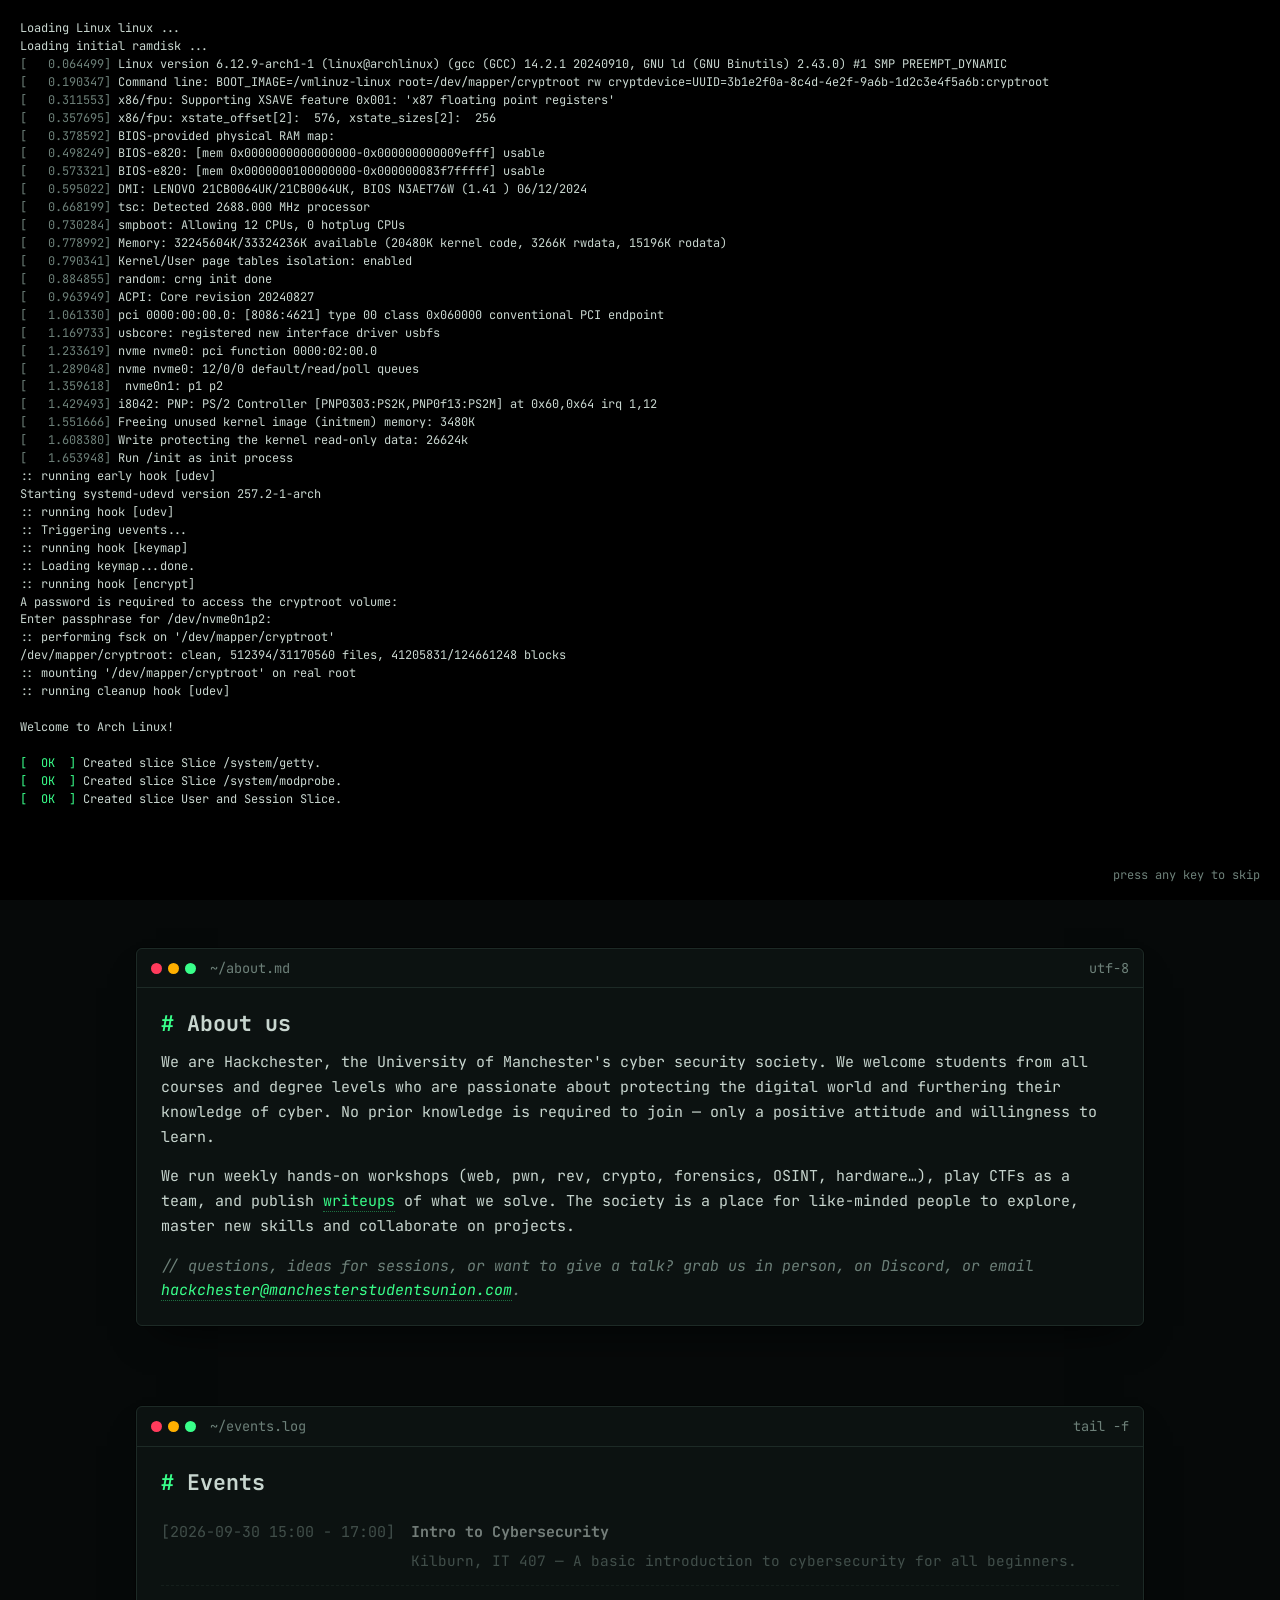
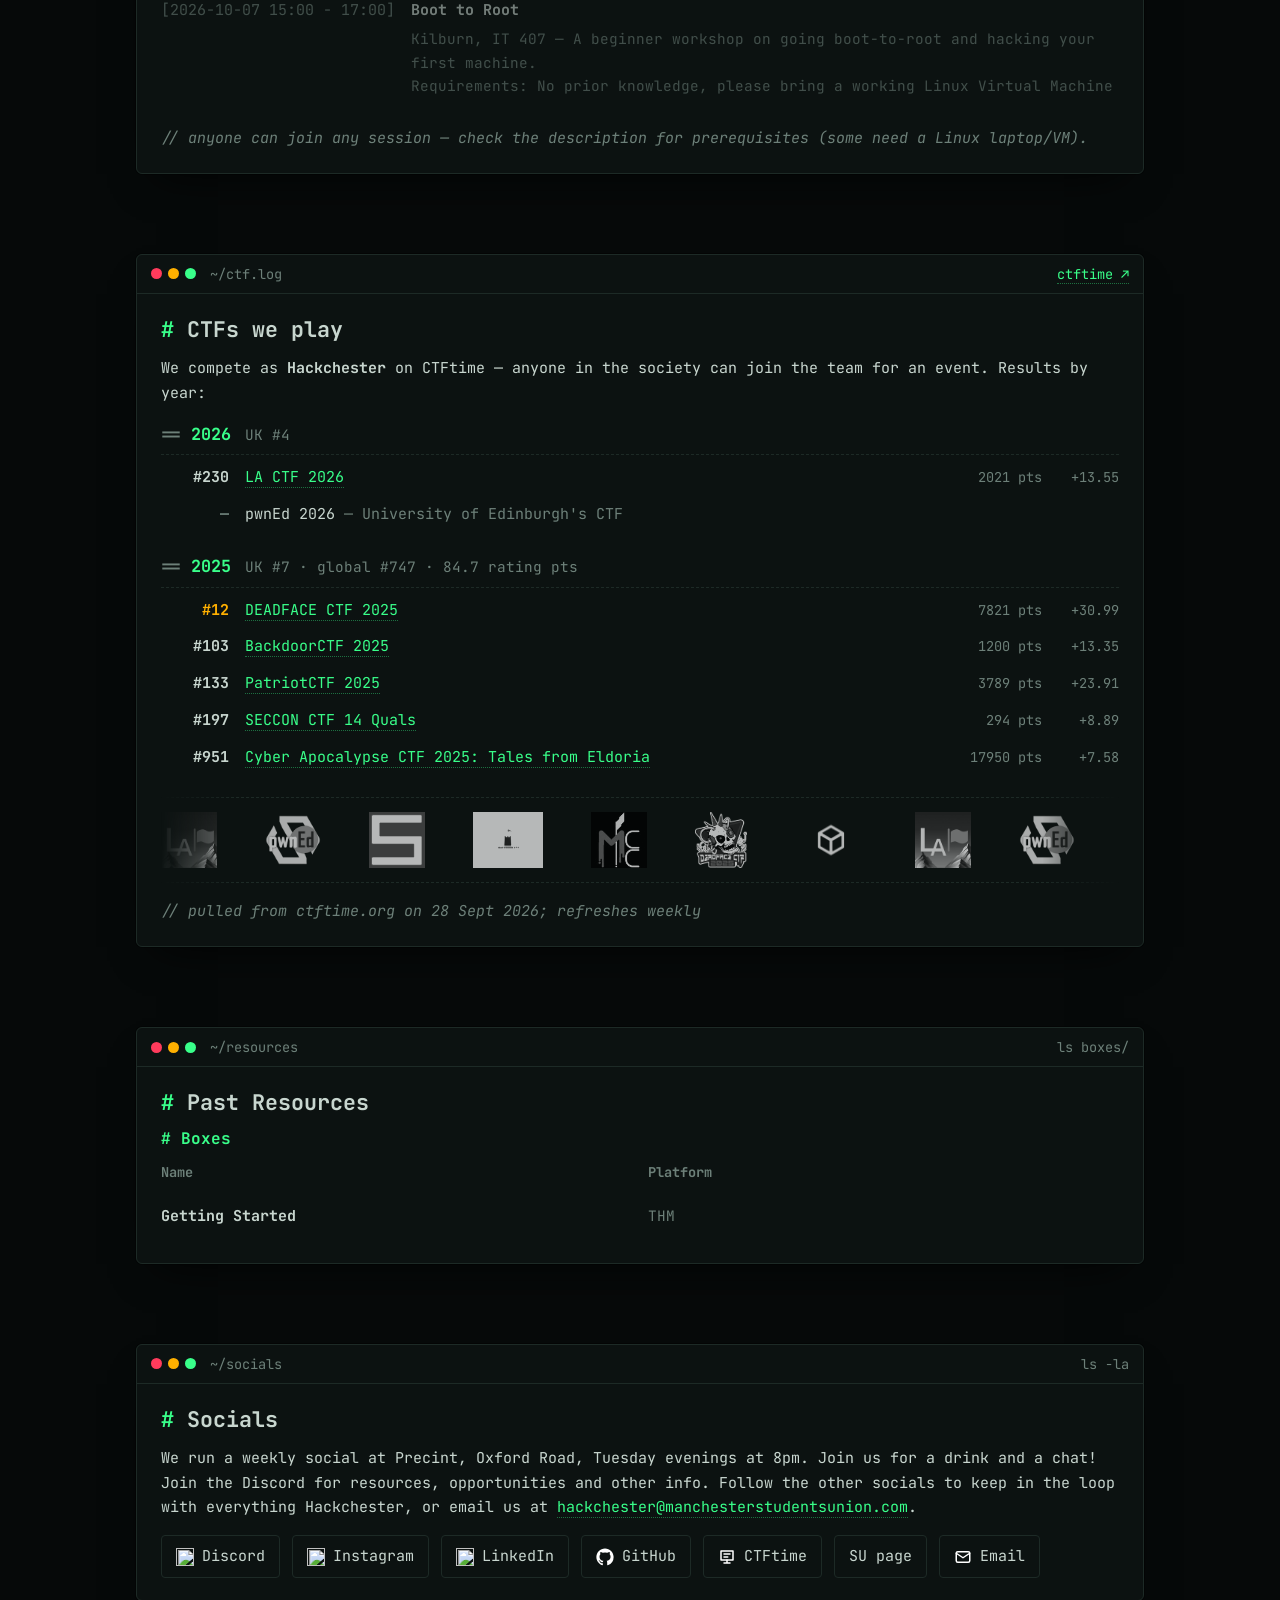
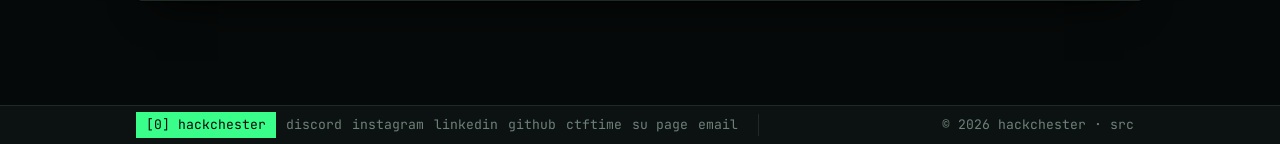
==== commit fb26612d: "added info about tuesday socials" ====
--- a/index.html
+++ b/index.html
@@ -139,7 +139,9 @@
         <div class="term__body">
           <h2>Socials</h2>
           <p>
-            Join the Discord for resources, opportunities and the plan for each week. Follow the other
+            We run a weekly social at Precint, Oxford Road, Tuesday evenings at 8pm. Join us for a drink and a chat!
+
+            Join the Discord for resources, opportunities and other info. Follow the other
             socials to keep in the loop with everything Hackchester, or email us at
             <a id="contact-email-2" href="#"></a>.
           </p>
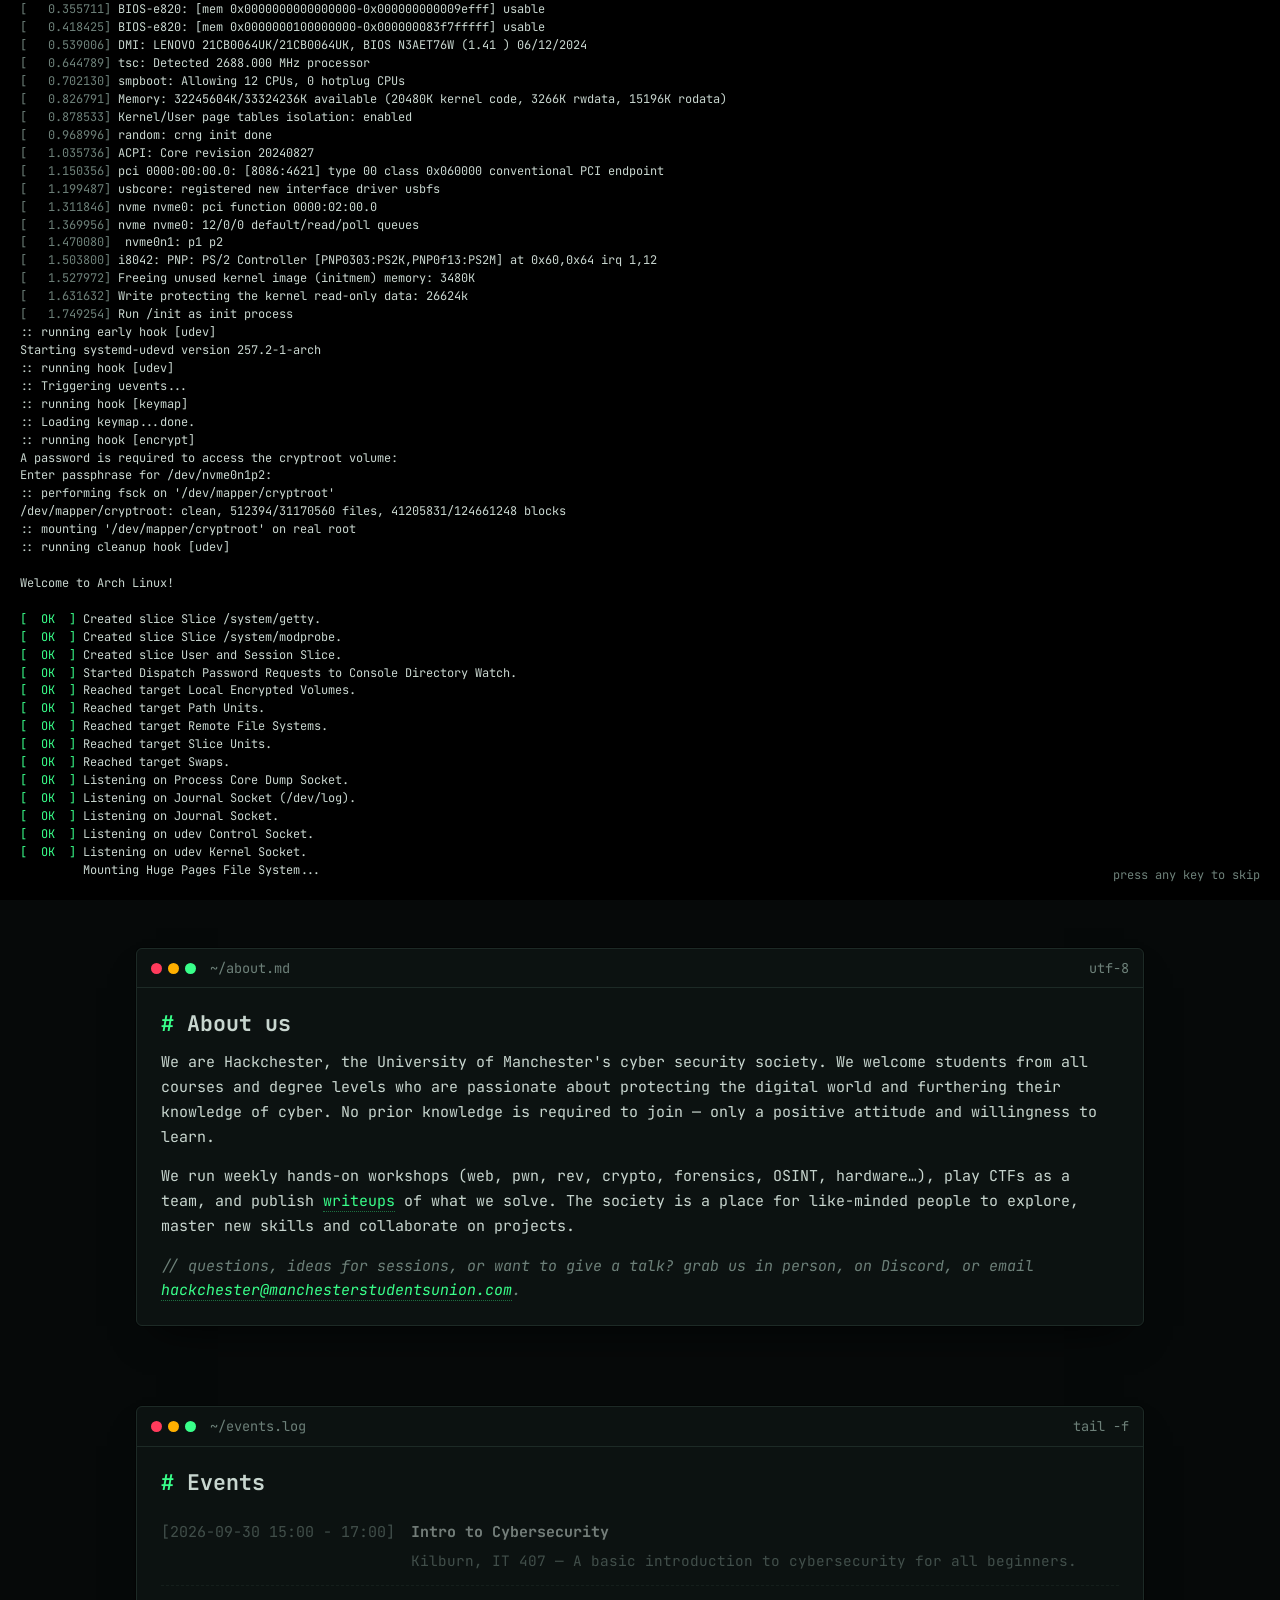
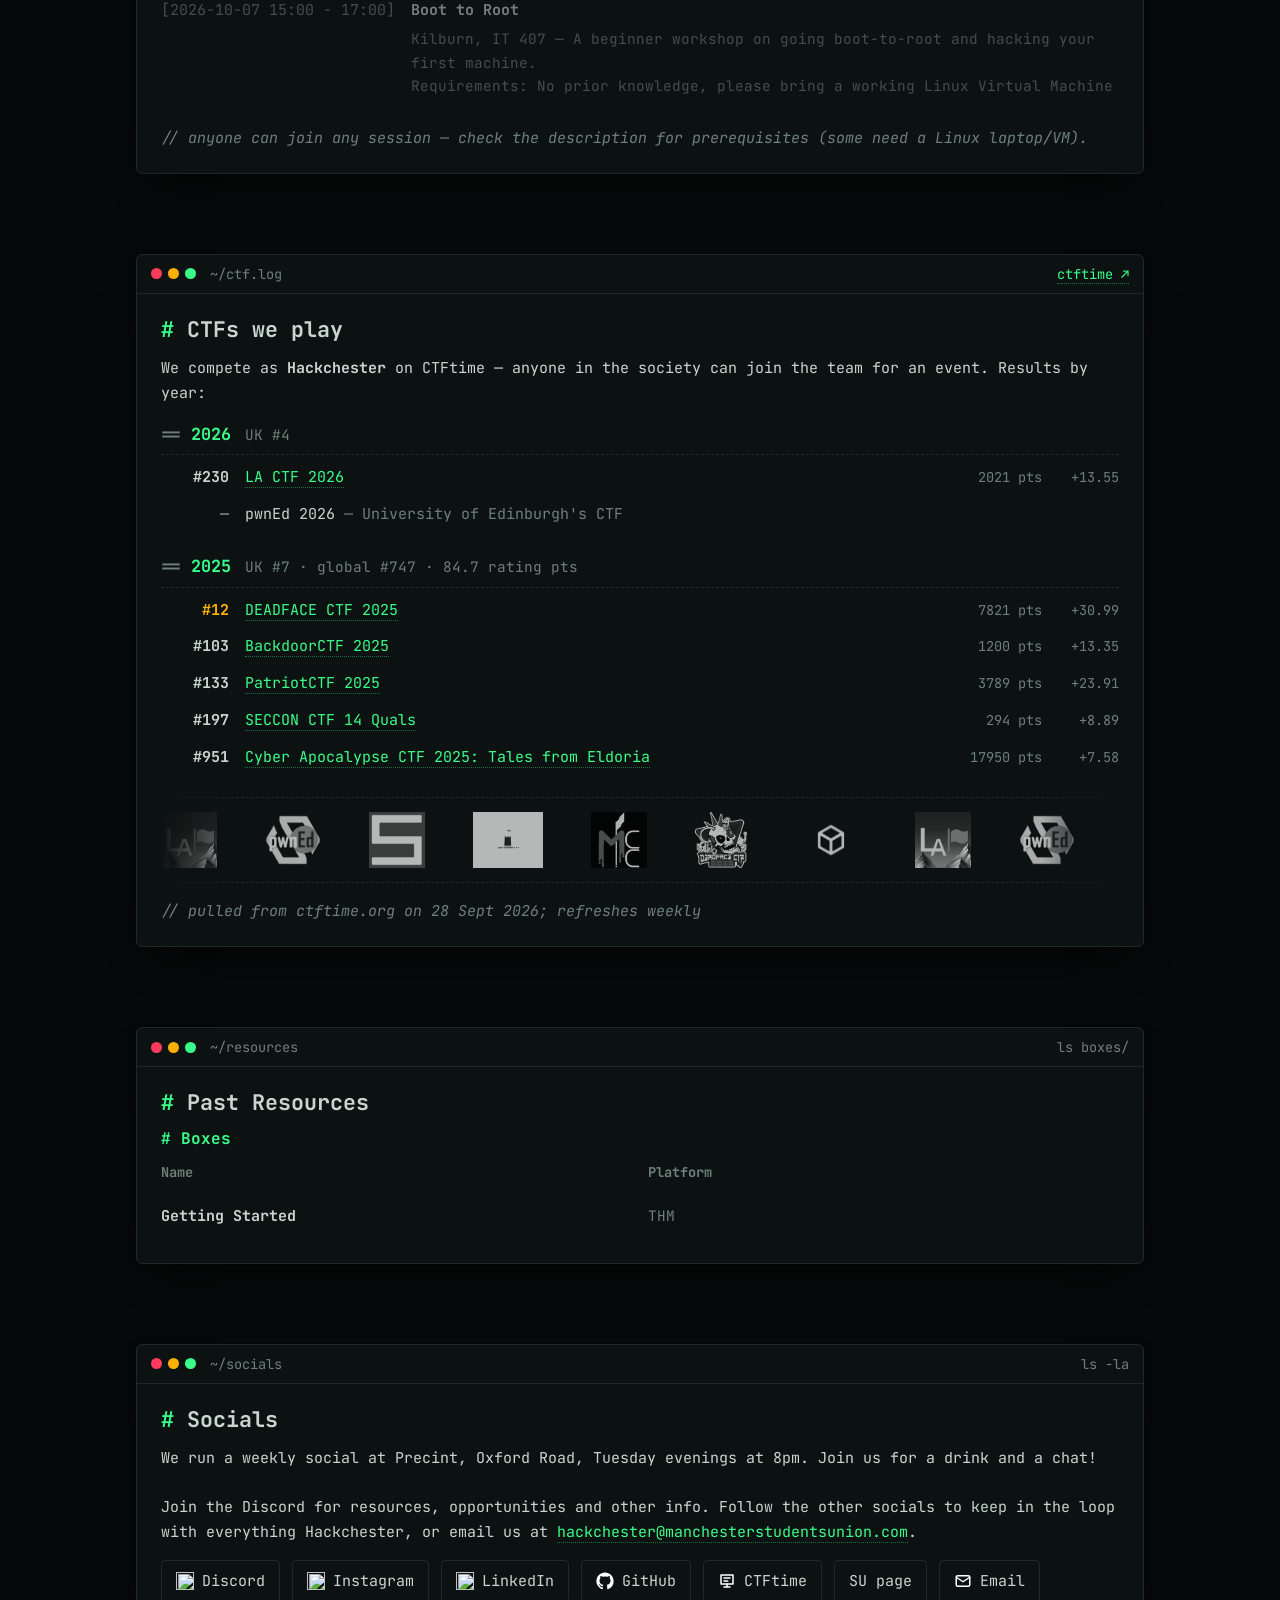
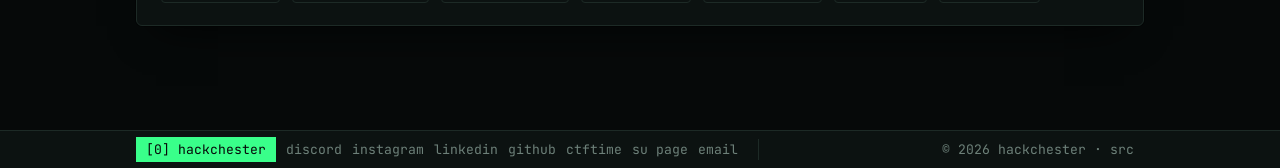
==== commit 5b01c412: "added line break for better readability" ====
--- a/index.html
+++ b/index.html
@@ -140,7 +140,8 @@
           <h2>Socials</h2>
           <p>
             We run a weekly social at Precint, Oxford Road, Tuesday evenings at 8pm. Join us for a drink and a chat!
-
+            <br>
+            <br>
             Join the Discord for resources, opportunities and other info. Follow the other
             socials to keep in the loop with everything Hackchester, or email us at
             <a id="contact-email-2" href="#"></a>.
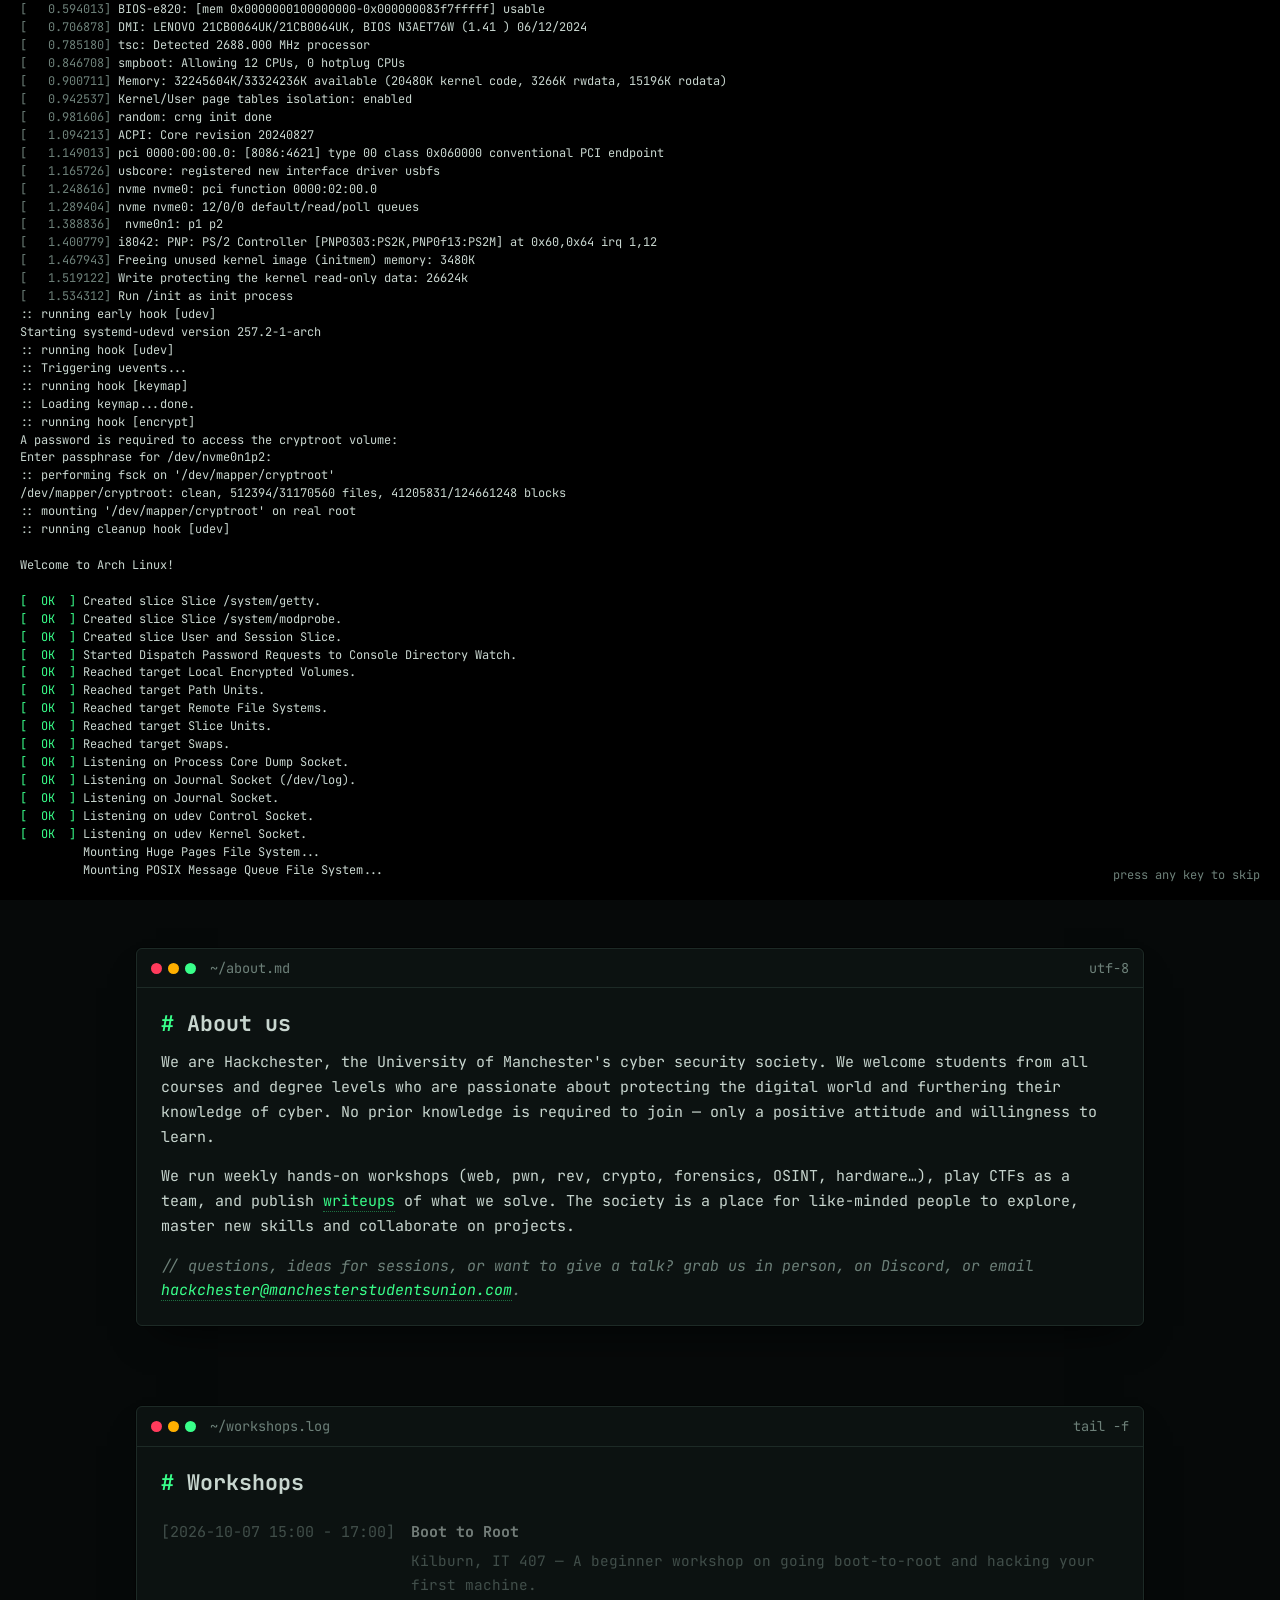
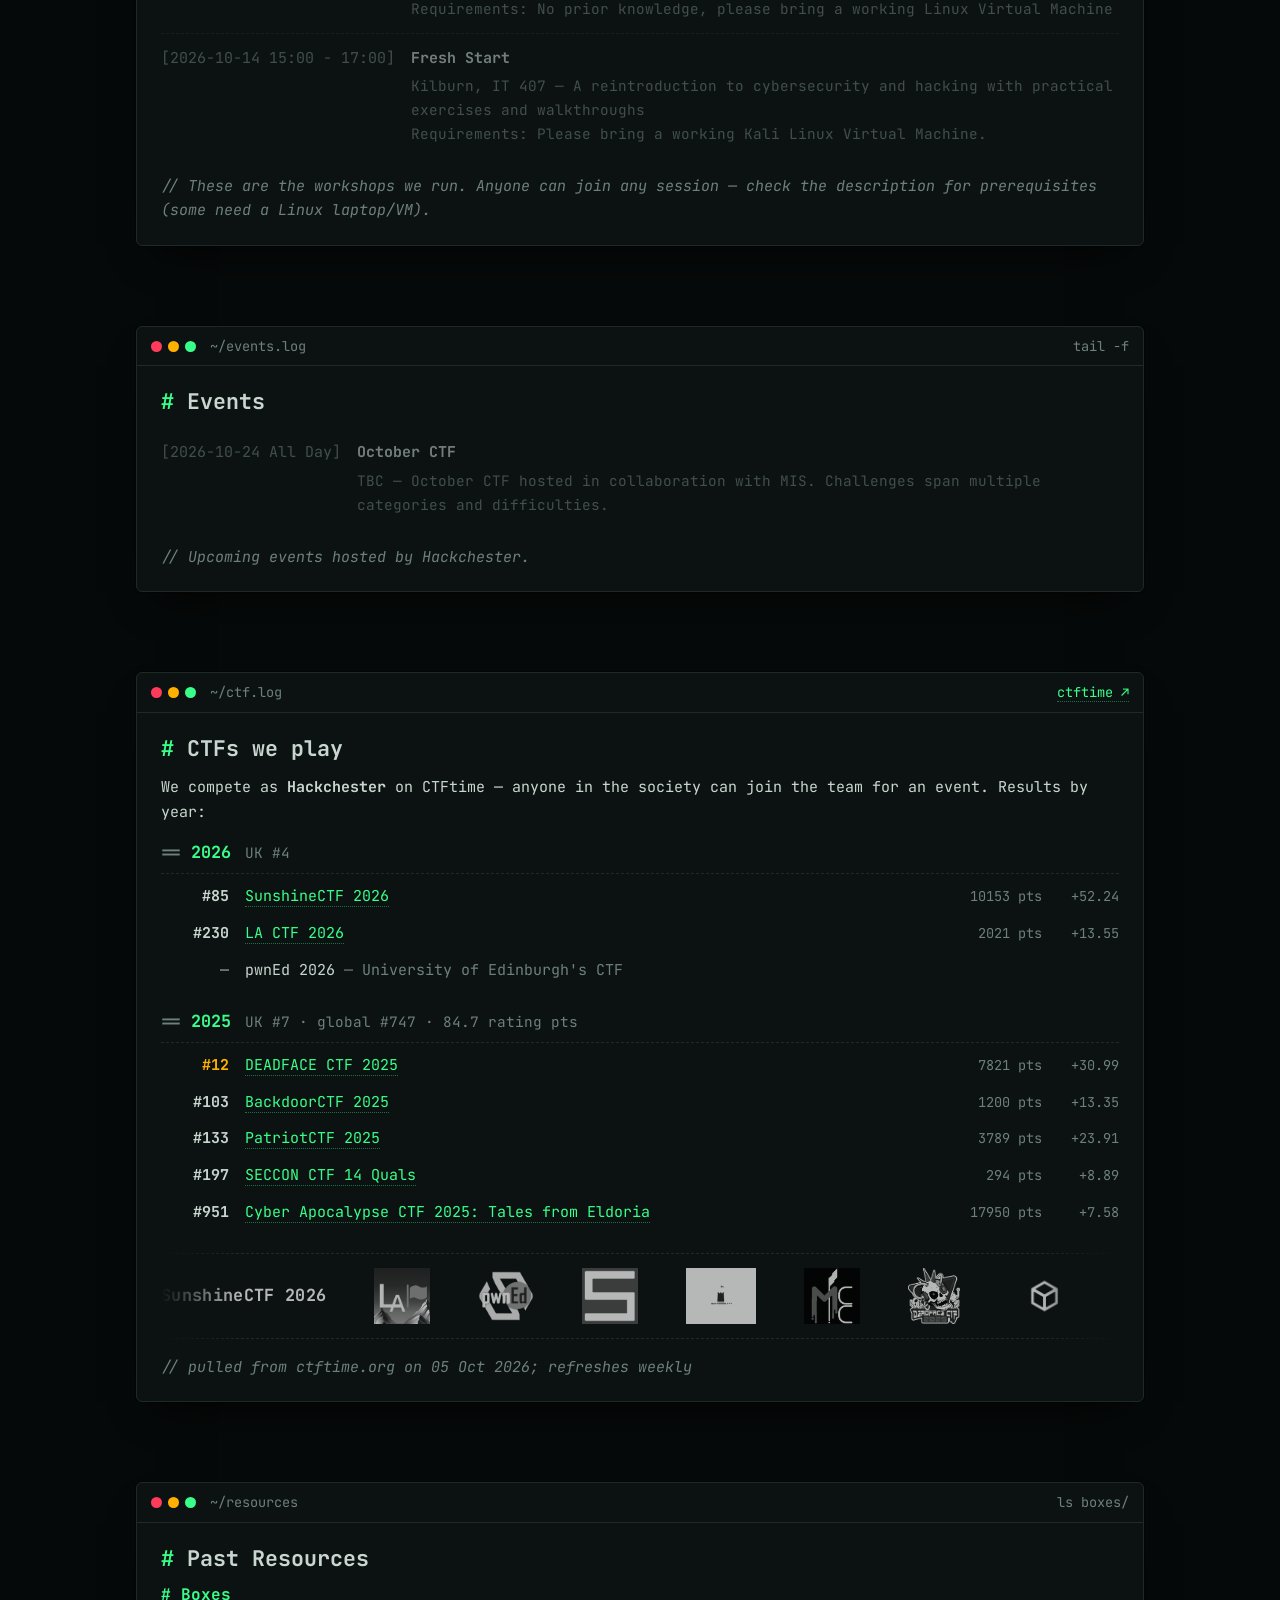
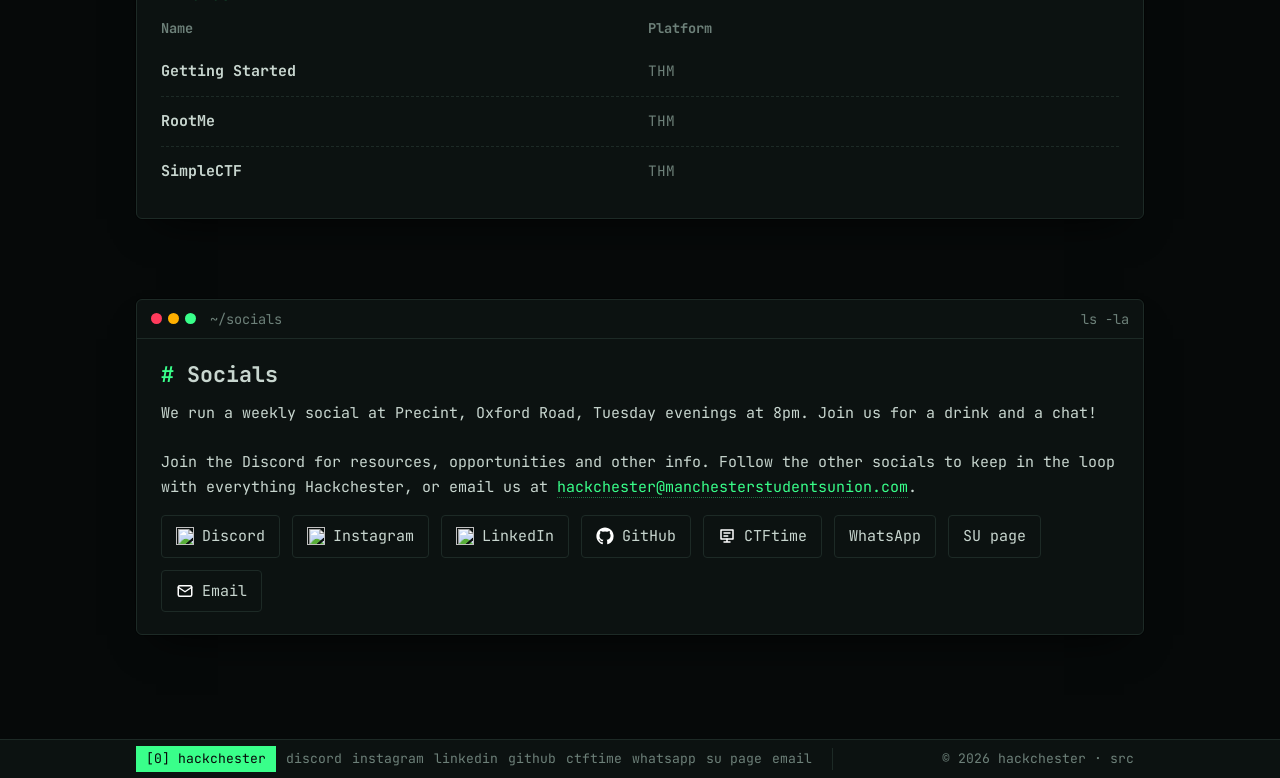
==== commit f823bc6d: "renamed events to workshops, added events tab using same format as workshops to list CTFs, populated" ====
--- a/index.html
+++ b/index.html
@@ -85,6 +85,21 @@
     </div>
   </section>
 
+  <!-- ===================== WORKSHOPS ===================== -->
+  <section class="section" id="workshops">
+    <div class="wrap">
+      <div class="term">
+        <div class="term__bar"><span class="dots"><i></i><i></i><i></i></span><span class="path">~/workshops.log</span><span class="right">tail -f</span></div>
+        <div class="term__body">
+          <h2>Workshops</h2>
+          <div class="recurring" id="recurring" hidden></div>
+          <ul class="log" id="workshops-log"><li class="muted">loading…</li></ul>
+          <p class="comment" style="margin-top:16px">These are the workshops we run. Anyone can join any session — check the description for prerequisites (some need a Linux laptop/VM).</p>
+        </div>
+      </div>
+    </div>
+  </section>
+
   <!-- ===================== EVENTS ===================== -->
   <section class="section" id="events">
     <div class="wrap">
@@ -92,9 +107,8 @@
         <div class="term__bar"><span class="dots"><i></i><i></i><i></i></span><span class="path">~/events.log</span><span class="right">tail -f</span></div>
         <div class="term__body">
           <h2>Events</h2>
-          <div class="recurring" id="recurring" hidden></div>
           <ul class="log" id="events-log"><li class="muted">loading…</li></ul>
-          <p class="comment" style="margin-top:16px">anyone can join any session — check the description for prerequisites (some need a Linux laptop/VM).</p>
+          <p class="comment" style="margin-top:16px">Upcoming events hosted by Hackchester.</p>
         </div>
       </div>
     </div>
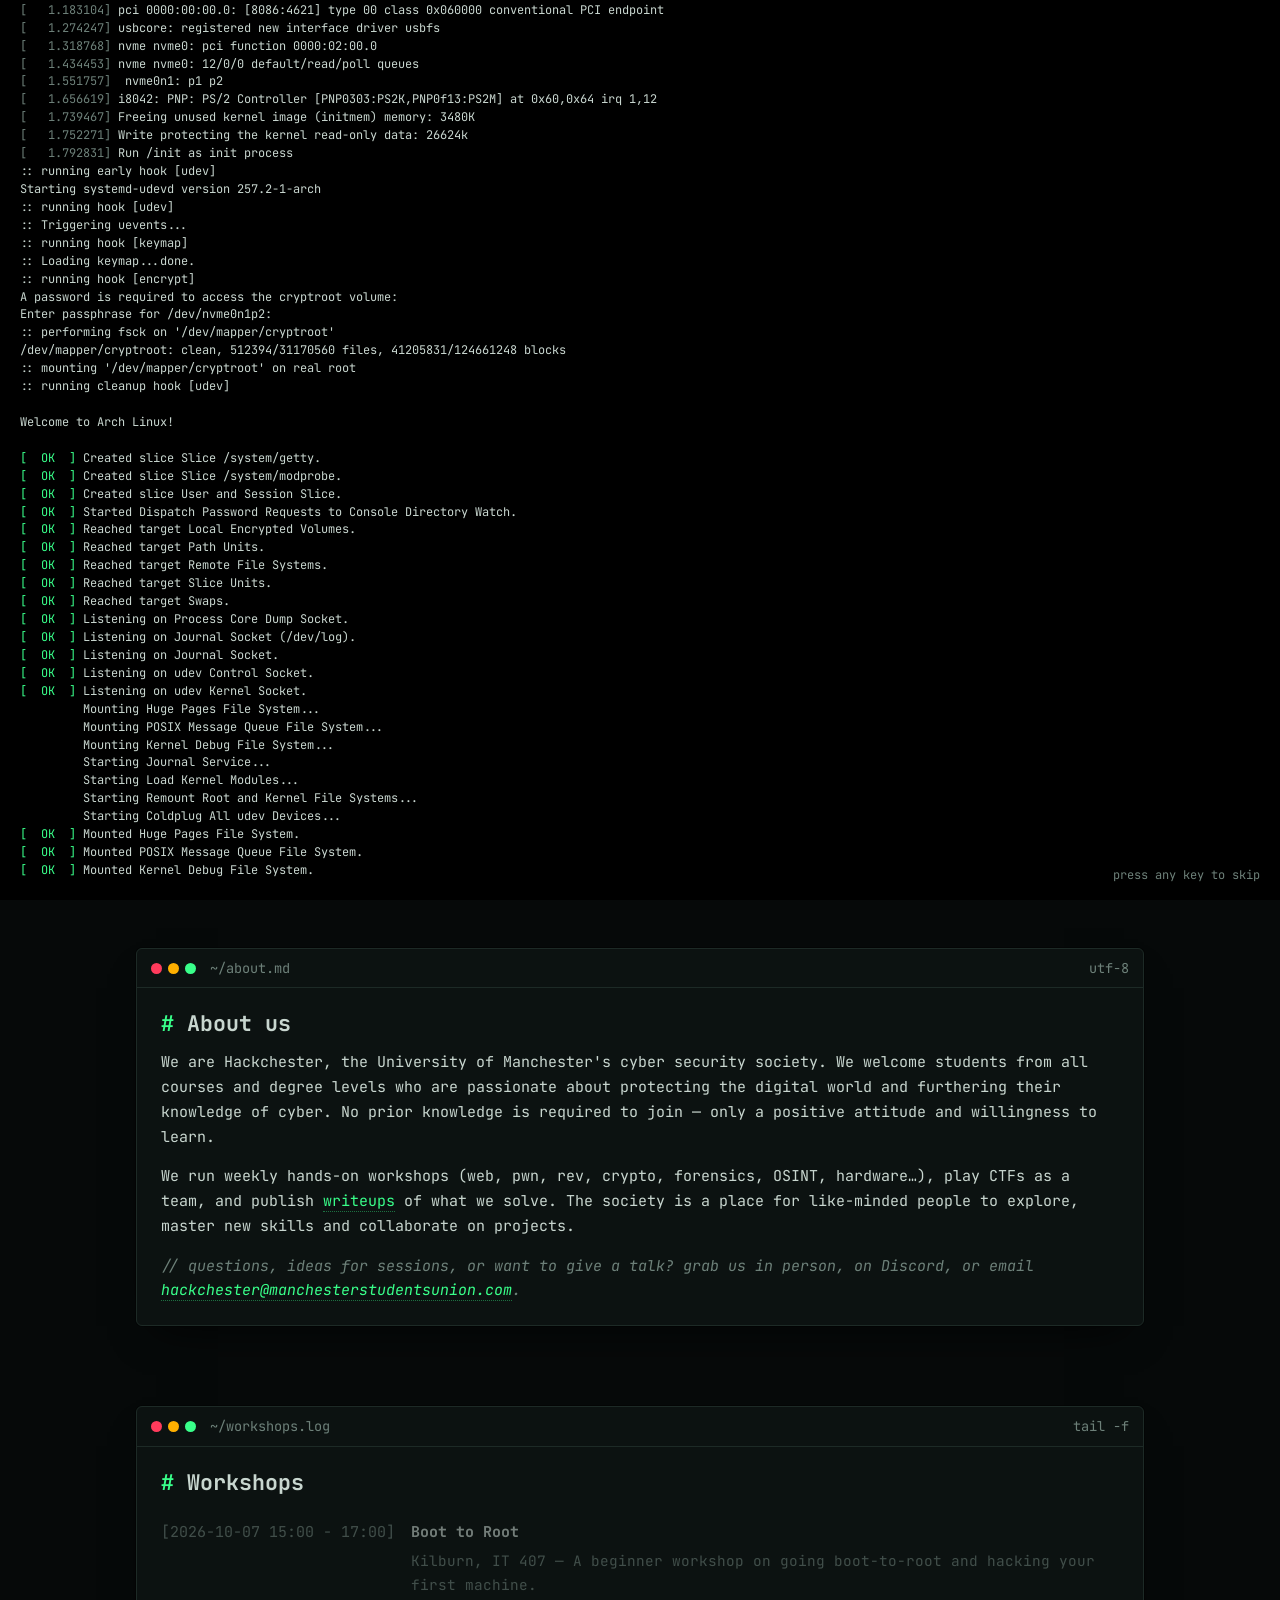
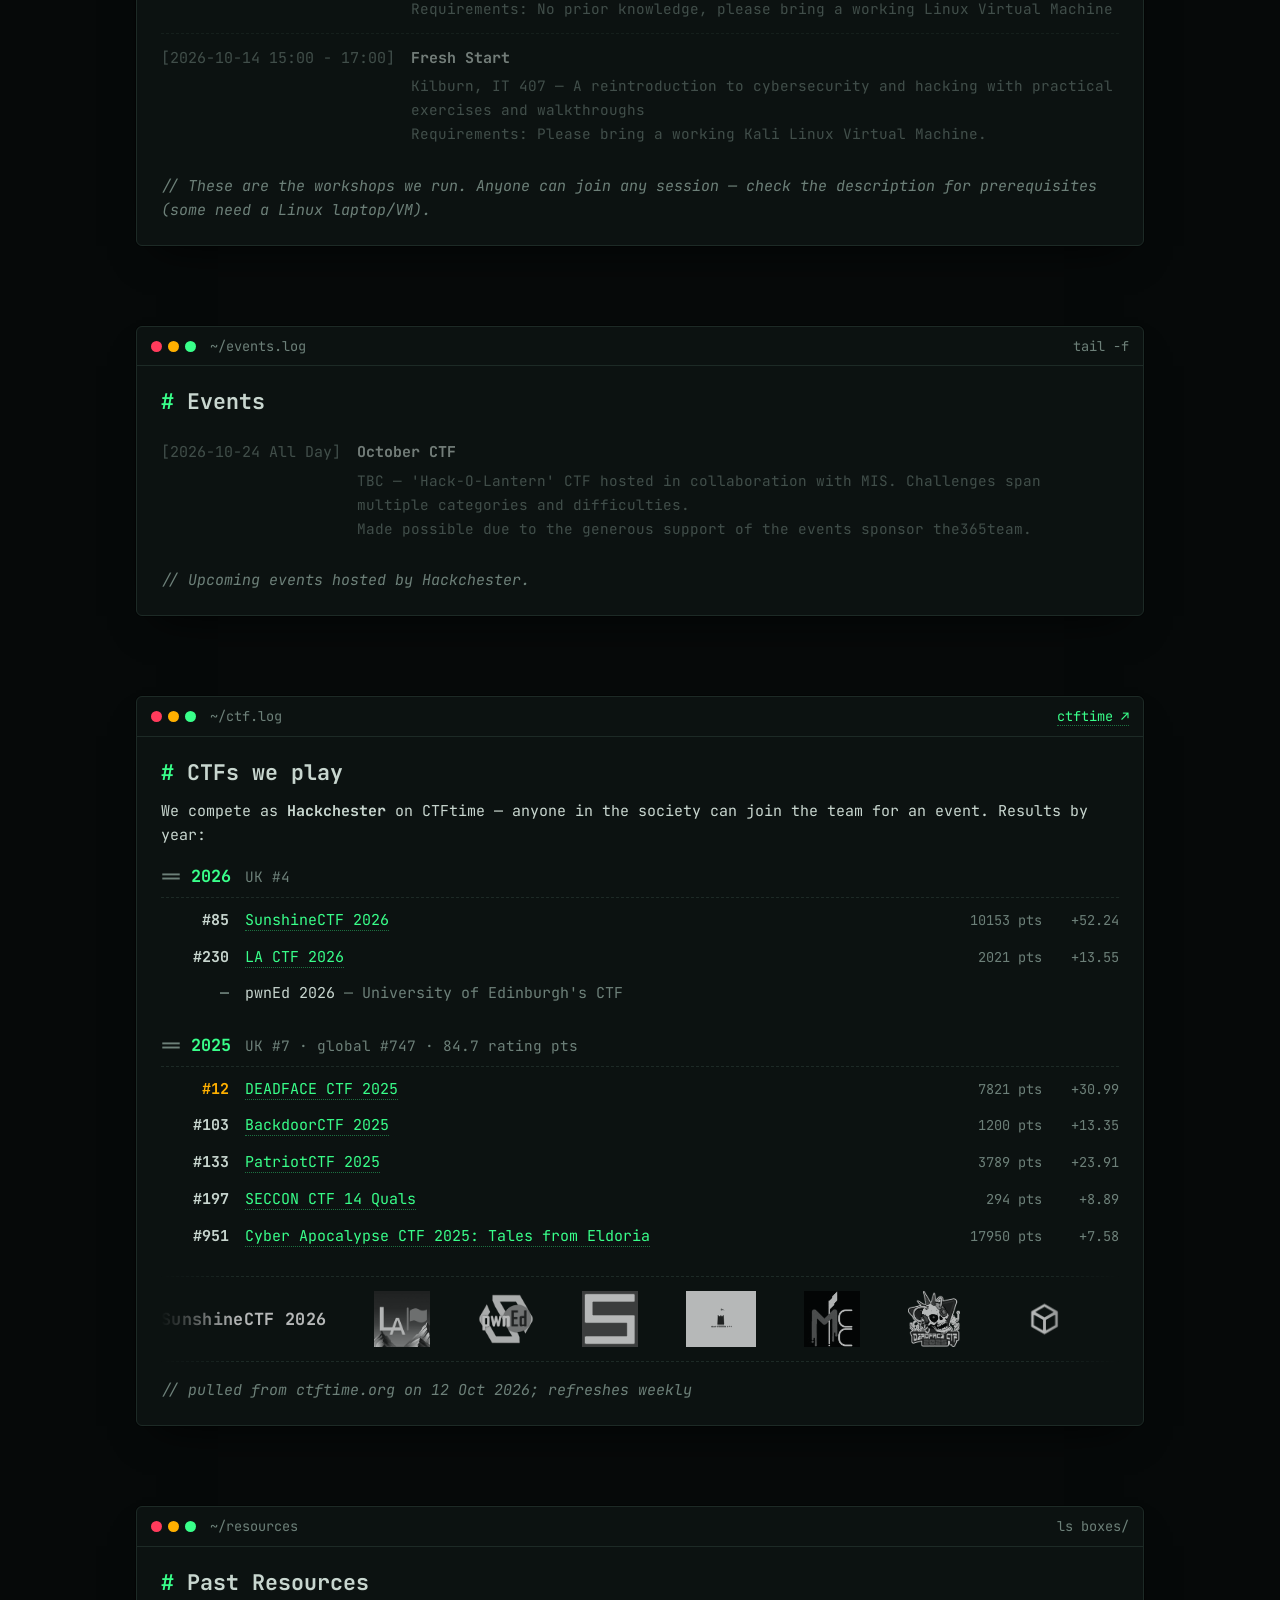
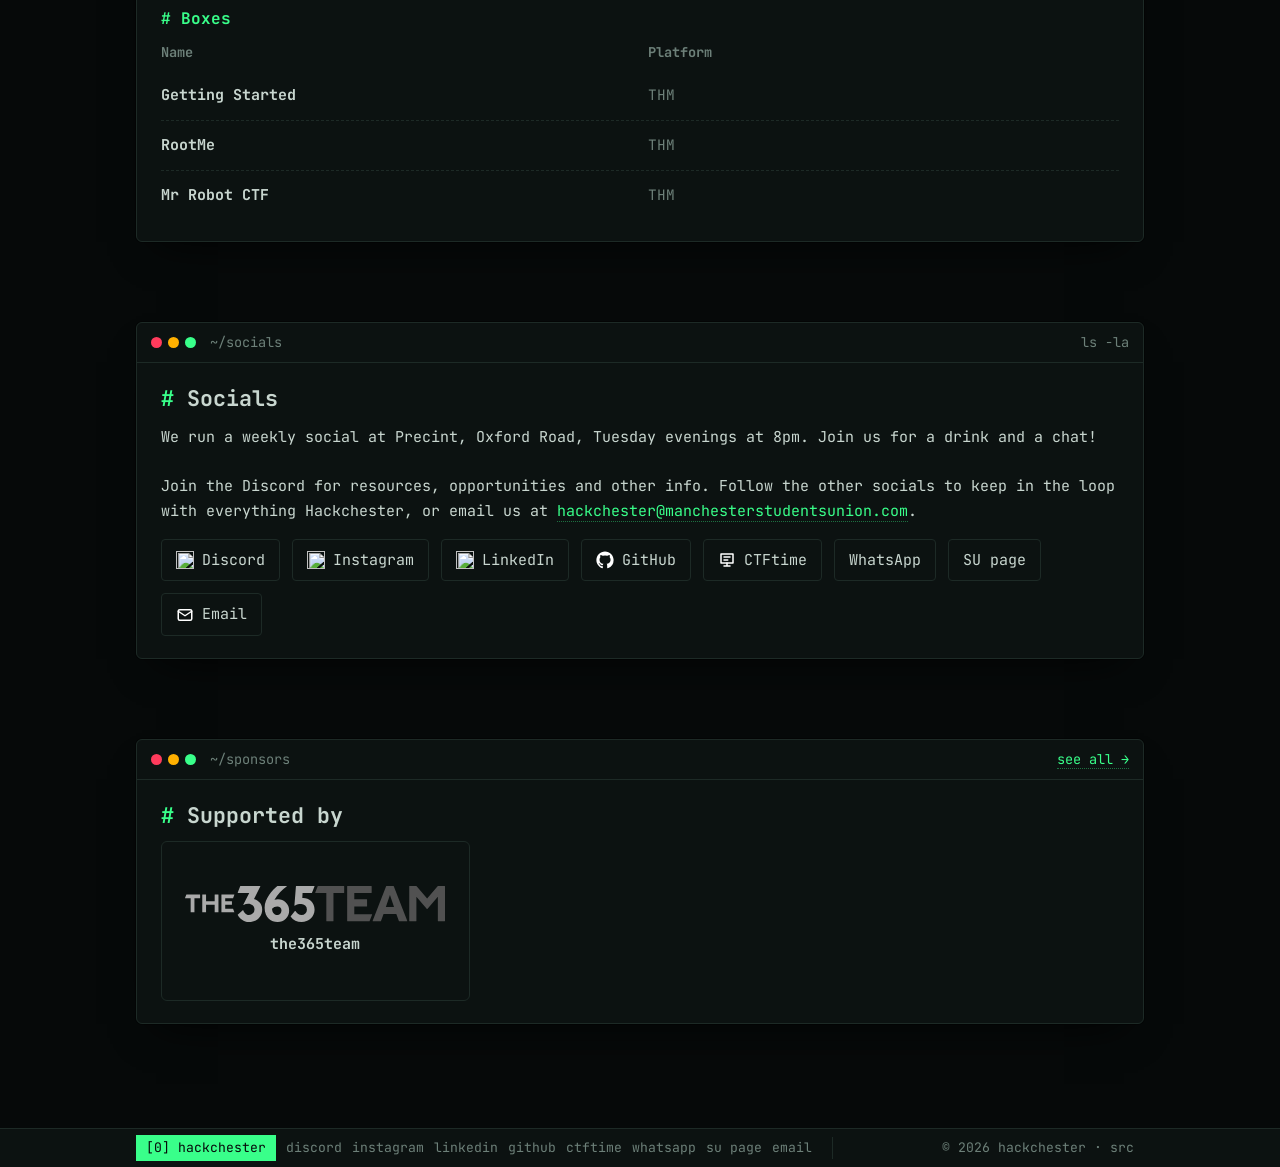
==== commit ac07b69a: "Updated site with new sponsor" ====
--- a/index.html
+++ b/index.html
@@ -170,7 +170,7 @@
   <section class="section" id="sponsor-strip" hidden>
     <div class="wrap">
       <div class="term">
-        <div class="term__bar"><span class="dots"><i></i><i></i><i></i></span><span class="path">~/sponsors</span><span class="right"><a href="/sponsors">see all →</a></span></div>
+        <div class="term__bar"><span class="dots"><i></i><i></i><i></i></span><span class="path">~/sponsors</span><span class="right"><a href="sponsors.html">see all →</a></span></div>
         <div class="term__body">
           <h2>Supported by</h2>
           <div class="grid" id="sponsor-strip-grid"></div>
--- a/assets/css/site.css
+++ b/assets/css/site.css
@@ -497,7 +497,7 @@
   justify-content: center;
 }
 .sponsor img {
-  max-width: 180px;
+  max-width: 260px;
   max-height: 64px;
   filter: grayscale(1) brightness(1.4);
   transition: filter .2s;
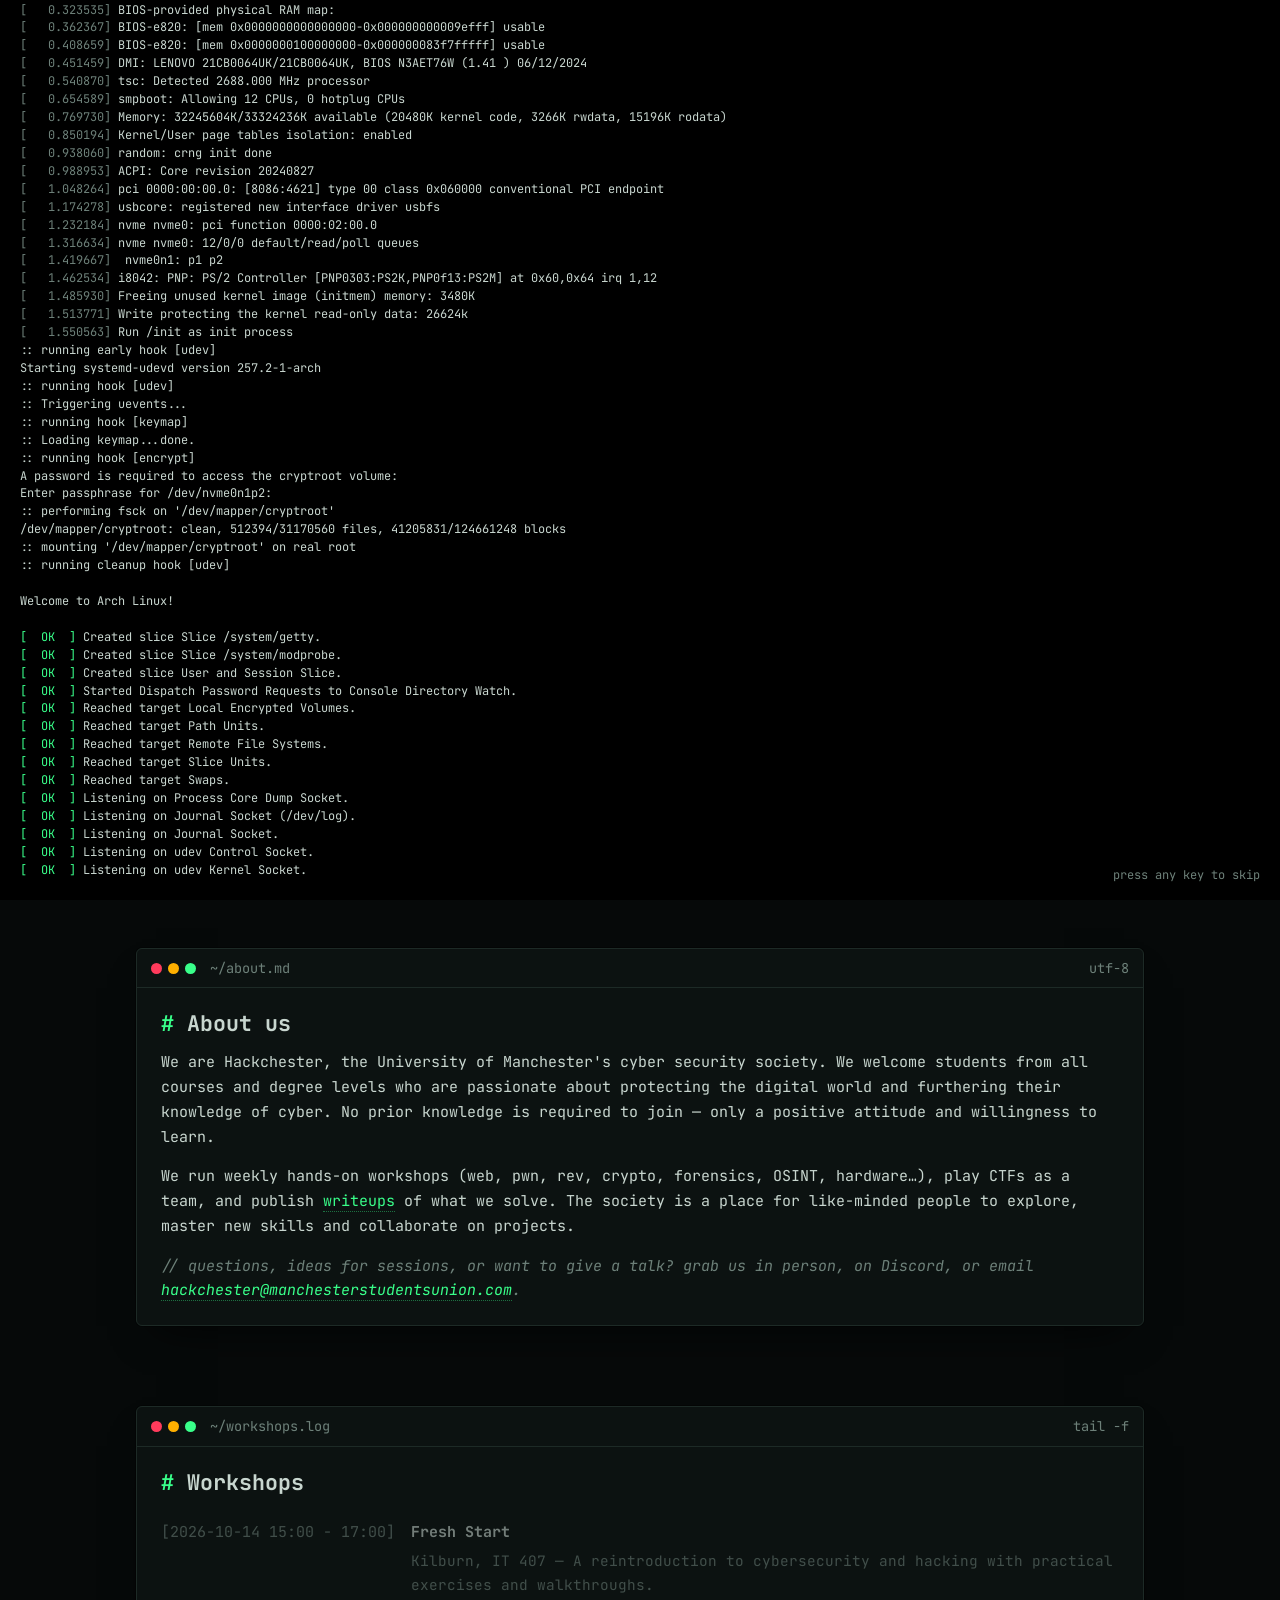
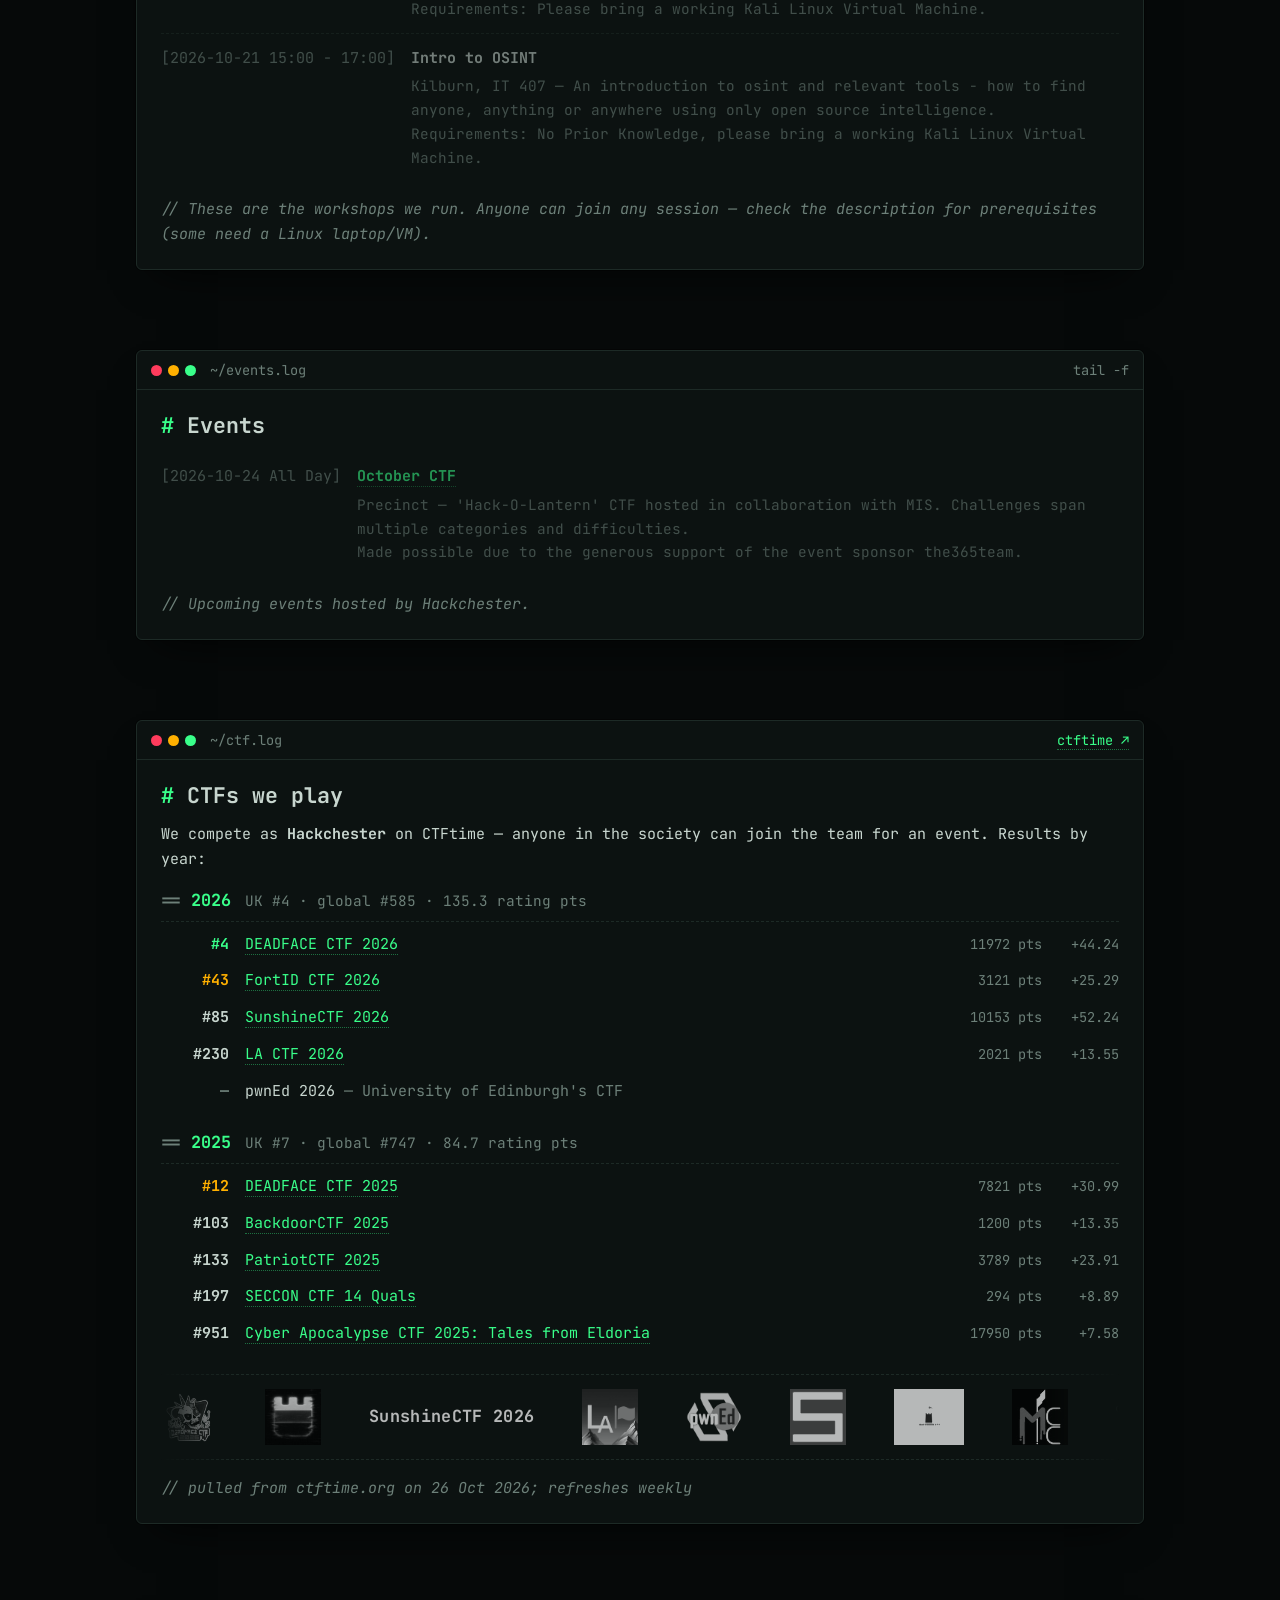
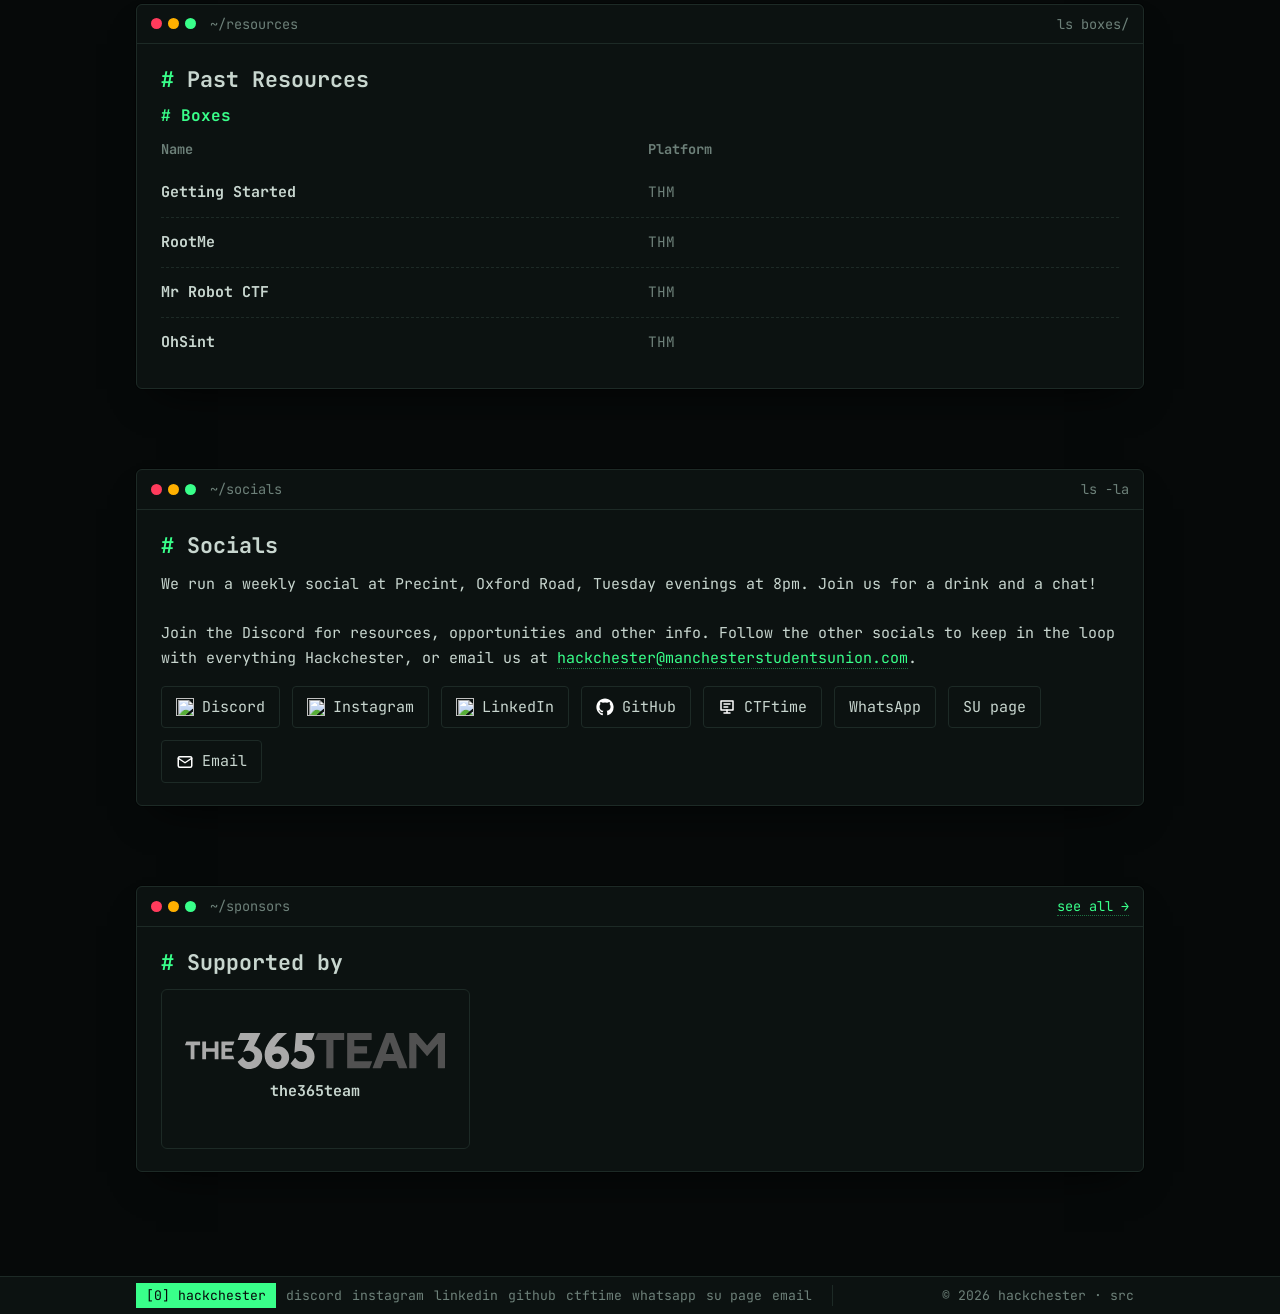
==== commit 19847450: "added link to shop page" ====
--- a/index.html
+++ b/index.html
@@ -56,6 +56,7 @@
         <a class="btn btn--ghost" href="https://manchesterstudentsunion.com/activities/view/hackchester" target="_blank" rel="noopener">./join --su</a>
         <a class="btn btn--ghost" href="/writeups">cat writeups/</a>
         <a class="btn btn--ghost" href="#ctfs">cat ctf.log</a>
+        <a class="btn btn--ghost" href="https://shop.hackchester.com" target="_blank" rel="noopener">cd shop</a>
       </div>
     </div>
     <div class="hero__scroll">▼ scroll</div>
--- a/assets/css/site.css
+++ b/assets/css/site.css
@@ -573,6 +573,21 @@
   margin-bottom: 20px;
 }
 .toolbar .input { max-width: 320px; }
+
+/* ---- Video writeups ----------------------------------------------------- */
+.video-card {
+  min-width: 0;
+  overflow: hidden;
+  background: var(--bg-elev);
+  border: 1px solid var(--border);
+  border-radius: 6px;
+}
+.video-card__player { aspect-ratio: 16 / 9; background: #000; }
+.video-card__player iframe { display: block; width: 100%; height: 100%; border: 0; }
+.video-card__body { padding: 14px 16px; }
+.video-card__body h3 { margin-bottom: 6px; }
+.video-card__body p { margin: 6px 0 0; overflow-wrap: anywhere; }
+.video-card__body .muted { font-size: .85rem; }
 
 /* ---- Footer: tmux status bar ------------------------------------------- */
 .footer {
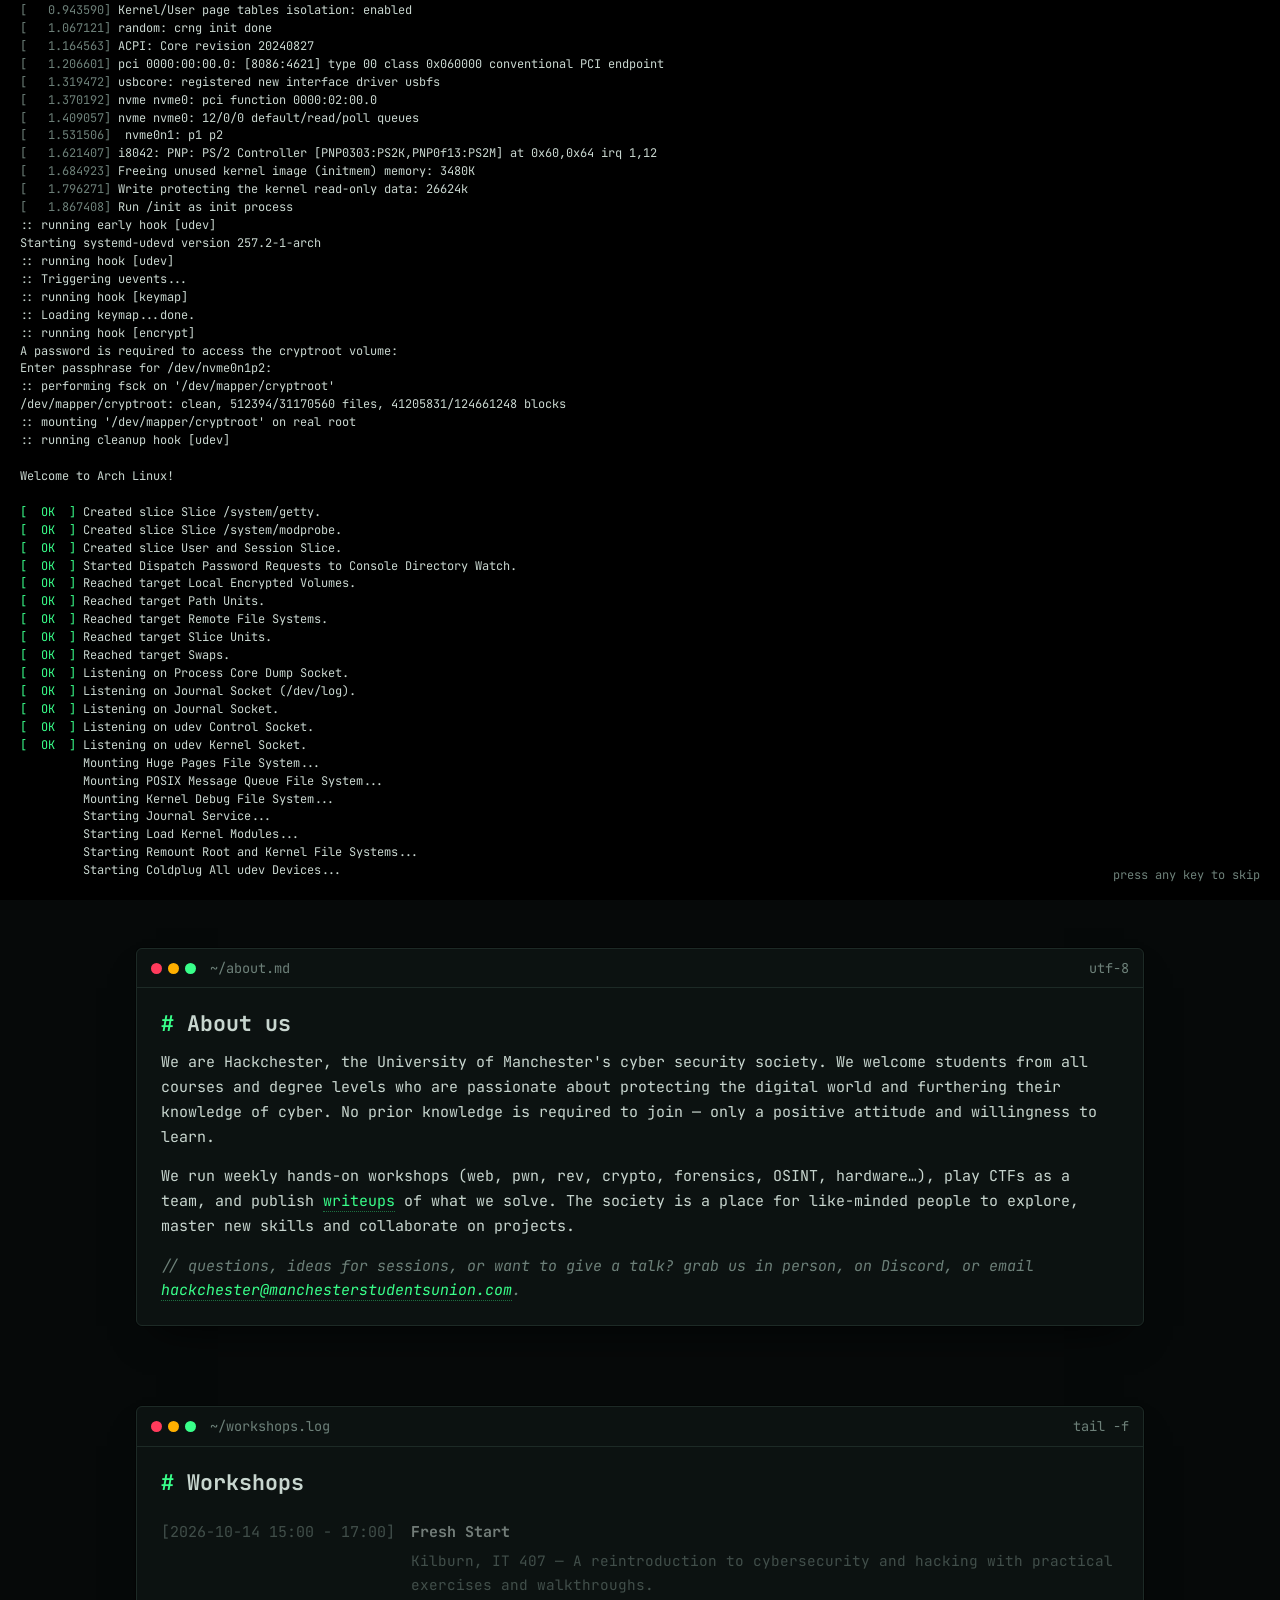
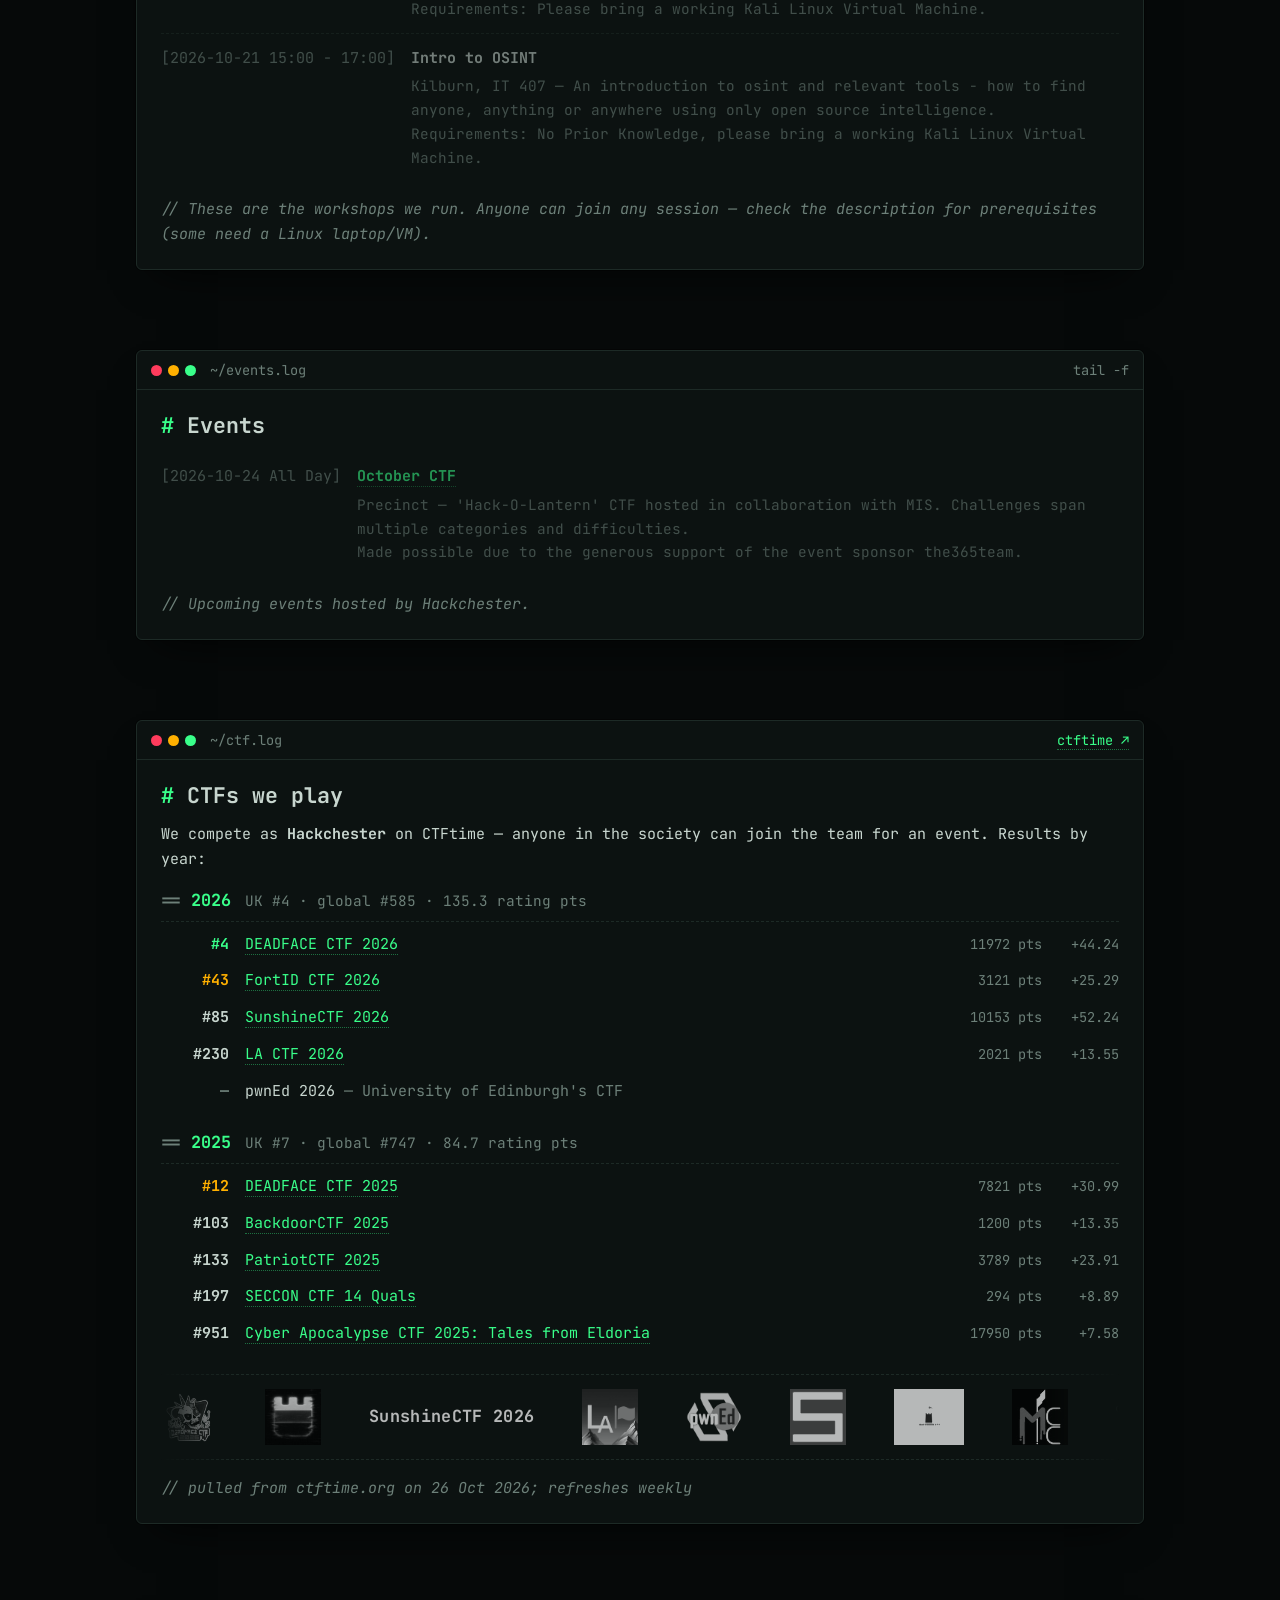
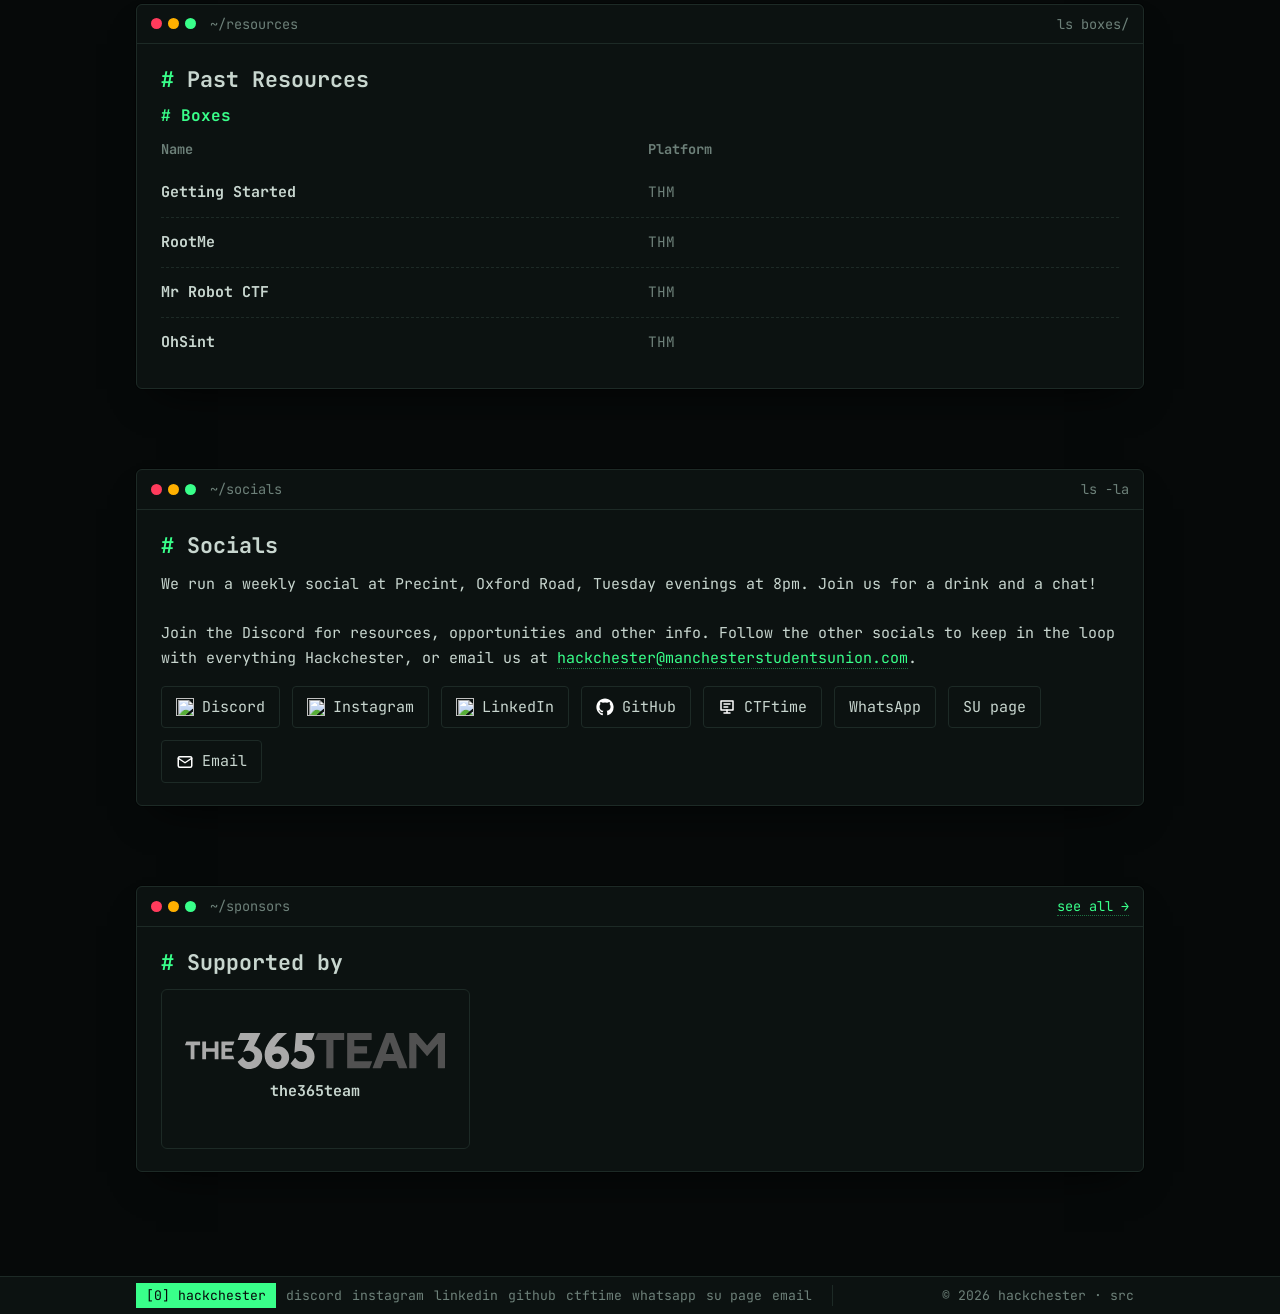
==== commit 7417b4ce: "fixed typo in shop link domain" ====
--- a/index.html
+++ b/index.html
@@ -56,7 +56,7 @@
         <a class="btn btn--ghost" href="https://manchesterstudentsunion.com/activities/view/hackchester" target="_blank" rel="noopener">./join --su</a>
         <a class="btn btn--ghost" href="/writeups">cat writeups/</a>
         <a class="btn btn--ghost" href="#ctfs">cat ctf.log</a>
-        <a class="btn btn--ghost" href="https://shop.hackchester.com" target="_blank" rel="noopener">cd shop</a>
+        <a class="btn btn--ghost" href="https://shop.hackchester.net" target="_blank" rel="noopener">cd shop</a>
       </div>
     </div>
     <div class="hero__scroll">▼ scroll</div>
